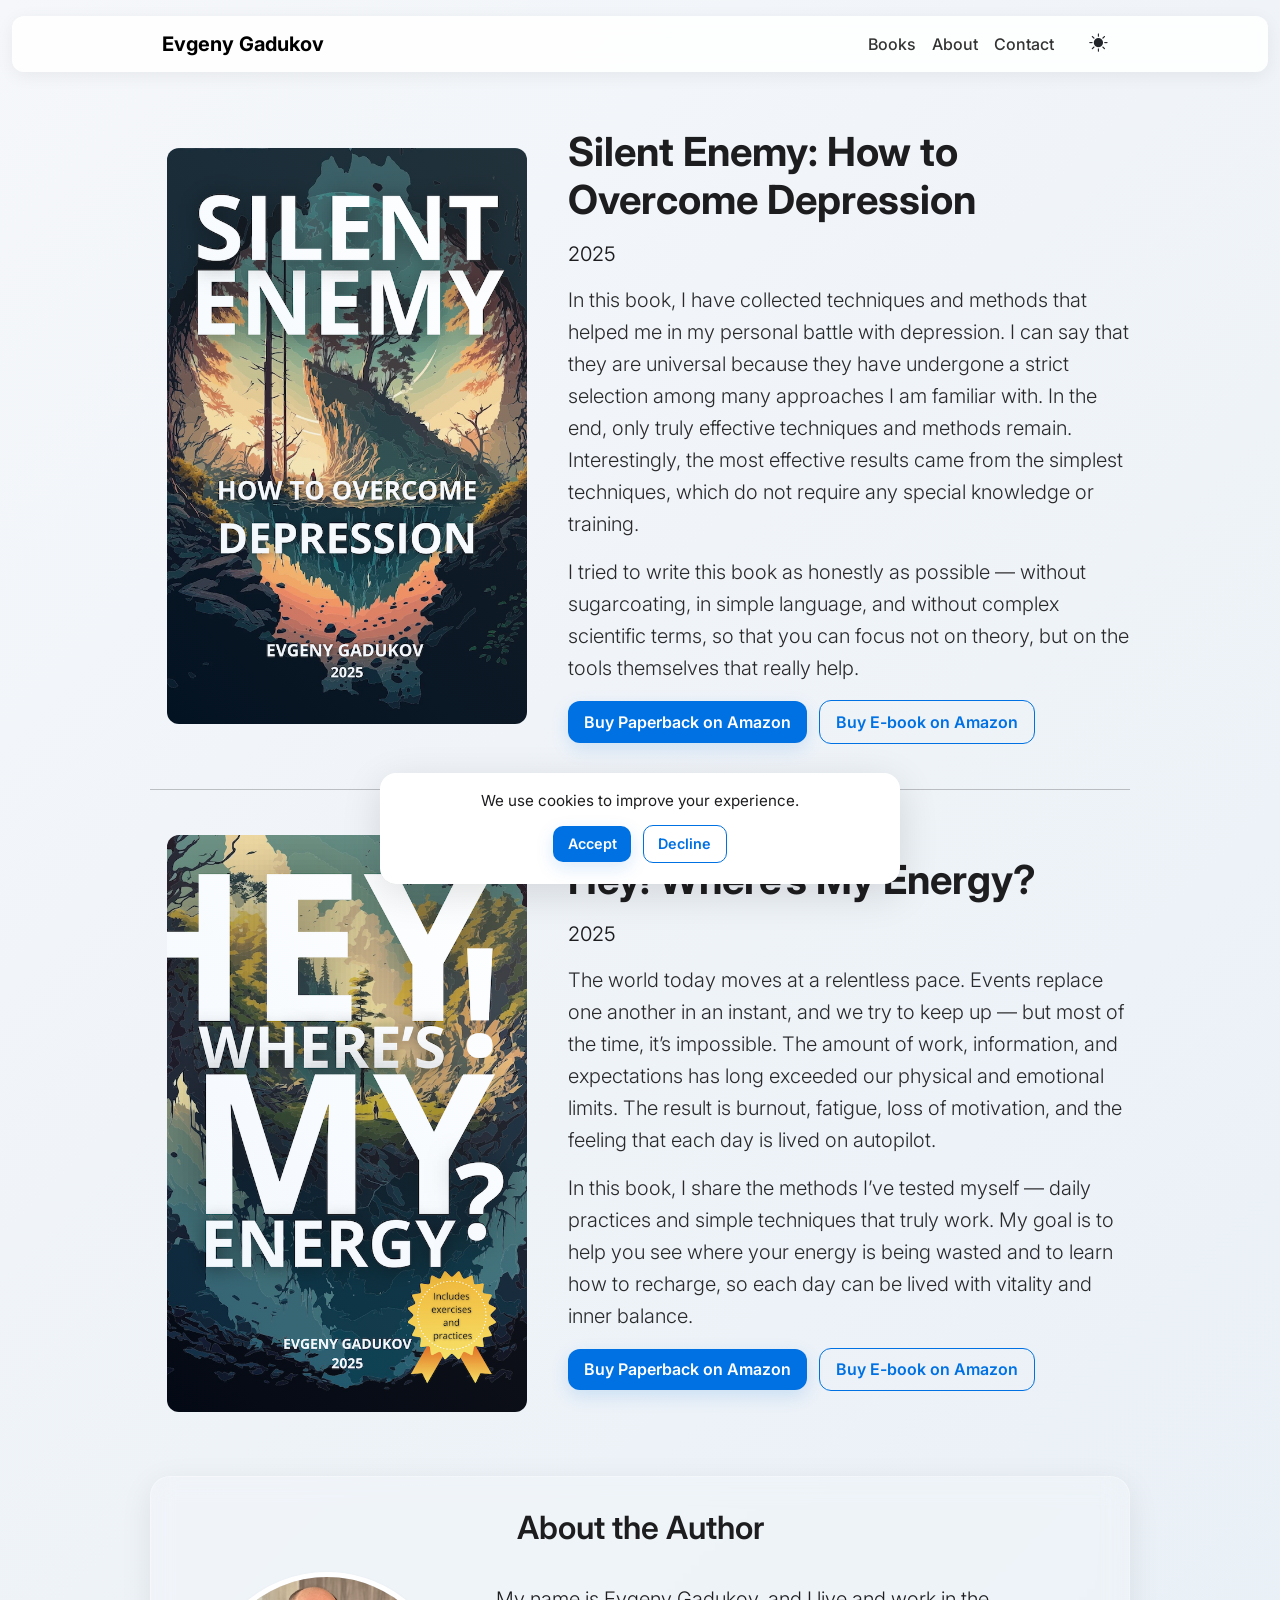
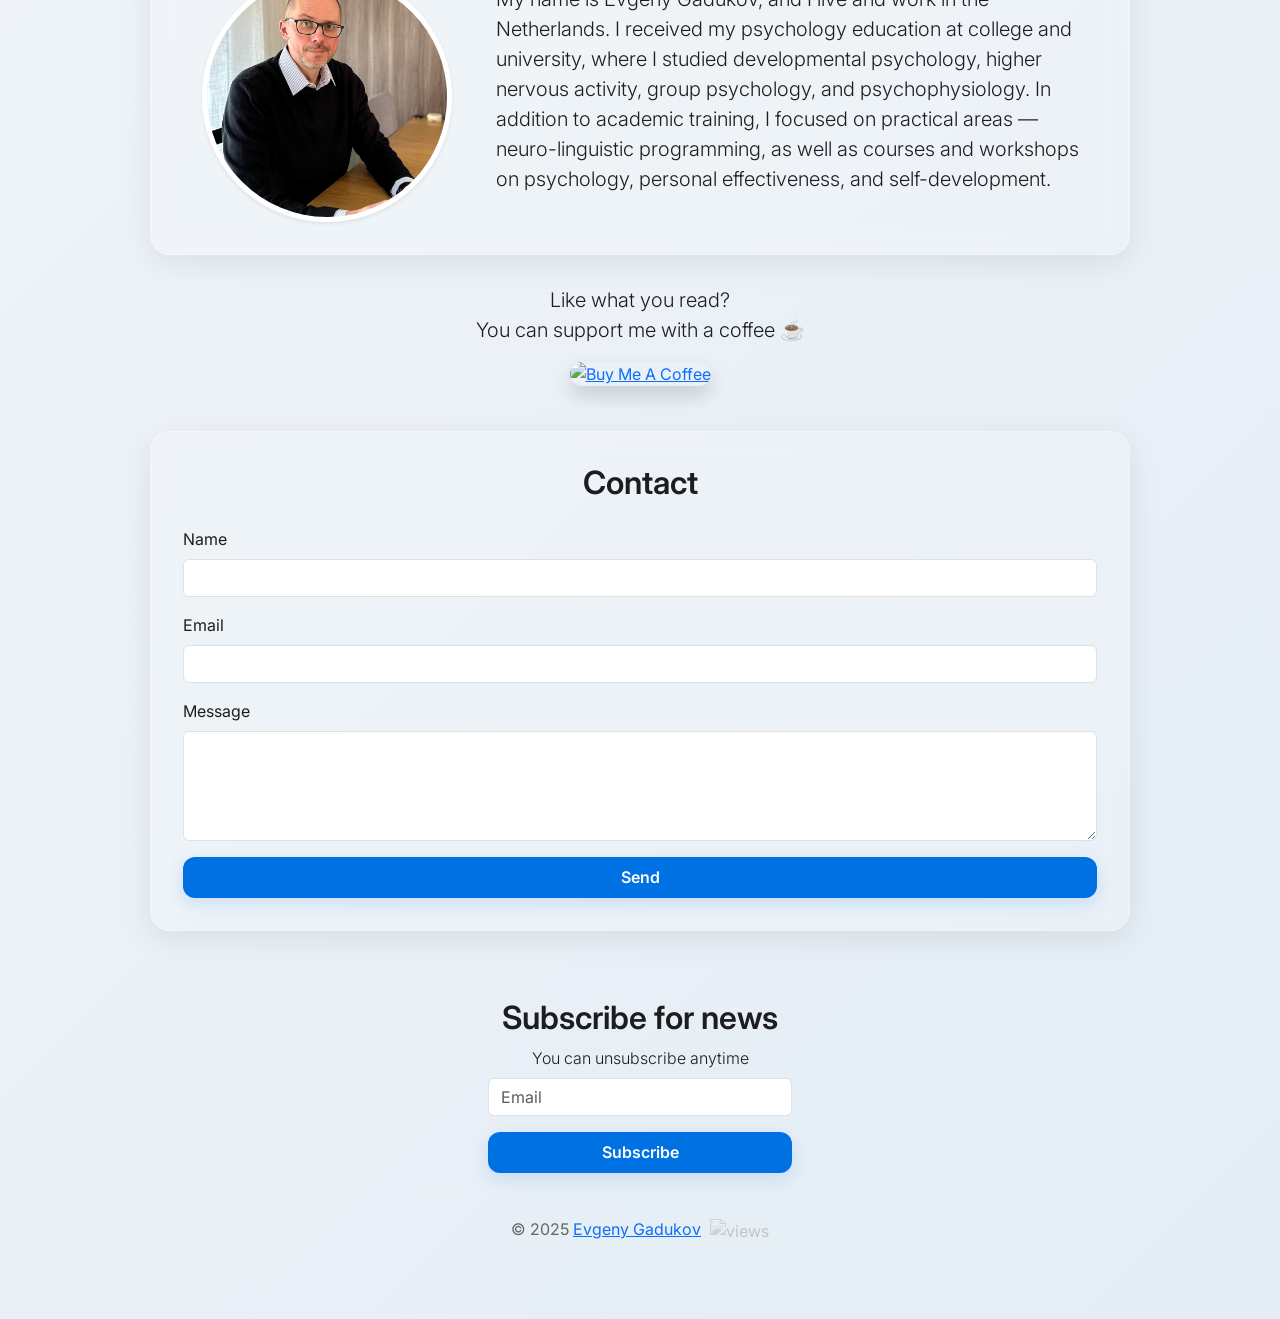
==== index.html @ e9892ab2 "Add files via upload" ====
<!DOCTYPE html>
<html lang="ru">
<head>
    <meta charset="UTF-8" />
    <meta name="viewport" content="width=device-width, initial-scale=1.0"/>
    <title>Evgeny Gadukov</title>

    <!-- Bootstrap 5 CSS -->
    <link href="https://cdn.jsdelivr.net/npm/bootstrap@5.3.3/dist/css/bootstrap.min.css" rel="stylesheet">

    <!-- Google Fonts: Inter -->
    <link href="https://fonts.googleapis.com/css2?family=Inter:wght@300;400;500;600;700&display=swap" rel="stylesheet">

    <style>
        :root {
            --glass-bg: rgba(255, 255, 255, 0.15);
            --glass-border: rgba(255, 255, 255, 0.3);
            --blur: 12px;
            --text: #1d1d1f;
            --accent: #0071e3;
        }

        /* Top banner (visible) */
        #top-banner {
            background-color: #ffdd57;
            color: #111;
            text-align: center;
            padding: 0.6rem 0.8rem;
            font-weight: 600;
            letter-spacing: 0.4px;
            position: sticky;
            top: 0;
            z-index: 1100;
            box-shadow: 0 2px 4px rgba(0,0,0,0.06);
        }

        body {
            font-family: -apple-system, BlinkMacSystemFont, "Segoe UI", "Inter", sans-serif;
            background: linear-gradient(135deg, #f5f7fa 0%, #e4edf5 100%);
            color: var(--text);
            min-height: 100vh;
            margin: 0;
            padding: 0 12px 40px;
            overflow-x: hidden;
        }

        /* Navbar */
        .navbar {
            background: rgba(255,255,255,0.85);
            backdrop-filter: blur(8px);
            box-shadow: 0 4px 18px rgba(0,0,0,0.06);
            border-radius: 12px;
        }
        .navbar-brand { font-weight: 700; color: black;}
        .nav-link { color: #333 !important; font-weight: 500; }
        .nav-link:hover { color: var(--accent) !important; }

        .container-custom { max-width: 980px; margin: 0 auto; }

        .glass-card {
            background: var(--glass-bg);
            backdrop-filter: blur(var(--blur));
            -webkit-backdrop-filter: blur(var(--blur));
            border: 1px solid var(--glass-border);
            border-radius: 20px;
            padding: 2rem;
            box-shadow: 0 8px 32px rgba(0, 0, 0, 0.08);
            transition: all 0.25s ease;
        }
        .glass-card:hover { transform: translateY(-4px); }

        header {
            padding: 2.5rem 0;
            position: relative;
        }

        /* Book layout */
        .book-cover {
            position: relative;
            max-width: 360px;
            margin: 0 auto;
            border-radius: 12px;
            overflow: hidden;
        }
        .book-cover img { width: 100%; height: auto; display: block; }
        .book-cover::after {
            content: '';
            position: absolute; inset: 0;
            background: linear-gradient(45deg, rgba(0,113,227,0.06), rgba(255,255,255,0.08));
            pointer-events: none;
        }

        .btn-apple {
            background: var(--accent);
            color: white;
            border: none;
            border-radius: 12px;
            padding: 0.55rem 1rem;
            font-weight: 600;
            transition: transform .15s ease, box-shadow .15s ease;
            box-shadow: 0 6px 18px rgba(0,113,227,0.15);
            display: inline-block;
            white-space: nowrap;
        }
        .btn-apple:hover { transform: translateY(-3px); background: #0060c0; }

        .btn-outline-apple {
            border: 1px solid var(--accent);
            color: var(--accent);
            background: transparent;
            border-radius: 12px;
            padding: 0.55rem 1rem;
            font-weight: 600;
            display: inline-block;
            white-space: nowrap;
        }
        .btn-outline-apple:hover { background: rgba(0,113,227,0.06); }

        /* Compact buy buttons on desktop, full-width on mobile */
        .buy-buttons { display: flex; gap: 12px; align-items: center; flex-wrap: wrap; }
        .buy-buttons .btn {
            min-width: 170px;          /* компактная ширина на десктопе */
            text-align: center;
        }
        @media (max-width: 576px) {
            .buy-buttons .btn { min-width: 100%; width: 100%; }
            .book-cover { max-width: 260px; }
        }

        .book-description { font-size: 1.05rem; line-height: 1.6; color: rgba(29,29,31,0.95); }

        /* Cookie banner */
        #cookie-banner {
            position: fixed;
            bottom: 1rem;
            left: 50%;
            transform: translateX(-50%);
            width: 90%;
            max-width: 520px;
            background: white;
            backdrop-filter: blur(var(--blur));
            -webkit-backdrop-filter: blur(var(--blur));
            border: 1px solid var(--glass-border);
            border-radius: 16px;
            padding: 1rem 1.25rem;
            box-shadow: 0 10px 40px rgba(0,0,0,0.12);
            z-index: 1050;
            display: none;
            text-align: center;
            font-size: 0.95rem;
        }
        #cookie-banner button { font-size: 0.9rem; padding: 0.45rem 0.9rem; margin: 0.25rem; border-radius: 10px; }

        /* Buymeacoffee styling */
        .coffee-btn img {
            height: 60px !important;
            width: 217px !important;
            border-radius: 12px;
            box-shadow: 0 10px 20px rgba(0, 0, 0, 0.15);
            transition: all 0.25s ease-in-out;
            cursor: pointer;
        }
        .coffee-btn:hover img { transform: translateY(-4px) scale(1.03); box-shadow: 0 15px 25px rgba(0,0,0,0.22); }

        footer { padding: 20px 0; text-align: center; color: #666; }
        .visitor-badge { height: 16px; opacity: 0.3; filter: grayscale(100%); margin-left: 5px; vertical-align: middle; }

        .mr30 {
            margin-top: 30px;
            margin-bottom: 45px;
        }

        /* Убираем отступы в мобильной версии для кнопки темы */
@media (max-width: 991px) {
  .navbar-nav .nav-item.ms-lg-3 {
    margin-left: 0 !important;  
    padding-left: 0 !important; 
  }
  
  .navbar-nav .nav-item.ms-lg-3 button {
    justify-content: flex-start !important;  
  }
}


/* Иконка бургер-меню — белая в тёмной теме для лучшей видимости */
body.dark-theme .navbar-toggler-icon {
  background-image: url("data:image/svg+xml,%3csvg xmlns='http://www.w3.org/2000/svg' viewBox='0 0 30 30'%3e%3cpath stroke='rgba(255, 255, 255, 1)' stroke-linecap='round' stroke-miterlimit='10' stroke-width='2' d='M4 7h22M4 15h22M4 23h22'/%3e%3c/svg%3e") !important;
}


    </style>
</head>
<body>

    <!-- Top banner -->
     <!--
    <div id="top-banner">🚧 Site Under Construction — thank you for visiting! 🚧</div> -->

    <!-- Navbar -->

 
    <nav class="navbar navbar-expand-lg sticky-top mt-3 mb-3" aria-label="Main navigation">
      <div class="container container-custom">
        <a class="navbar-brand" href="#">Evgeny Gadukov</a>
        <button class="navbar-toggler" type="button" data-bs-toggle="collapse" data-bs-target="#navbarNav">
          <span class="navbar-toggler-icon"></span>
        </button>
        <div class="collapse navbar-collapse justify-content-end" id="navbarNav">
<ul class="navbar-nav">
  <li class="nav-item"><a class="nav-link" href="#books">Books</a></li>
  <li class="nav-item"><a class="nav-link" href="#about">About</a></li>
  <li class="nav-item"><a class="nav-link" href="#contact">Contact</a></li>
  
  <!-- Кнопка переключения темы — компактная круглая, без окантовки -->
  <li class="nav-item ms-lg-3"> 
    <button 
      id="theme-toggle" 
      class="btn btn-sm rounded-circle p-0 d-flex align-items-center justify-content-center"
      style="width: 40px; height: 40px;"
      aria-label="Переключить тему"
      type="button"
    >
      <i class="bi bi-sun-fill theme-icon-sun"></i>
      <i class="bi bi-moon-stars-fill theme-icon-moon"></i>
    </button>
  </li>
</ul>
        </div>
      </div>
    </nav>

    <!-- Main header / book block -->
     
    <header class="container-custom mx-auto">
        <section id="books" class="book-section">

          <!-- Book 1 -->
            <div class="row align-items-center">
                <!-- cover left on md+ -->
                <div class="col-md-5 text-center mb-4 mb-md-0">
                    <div class="book-cover">
                        <img src="img/book.png" alt="Book cover" class="img-fluid">
                    </div>
                </div>

                <!-- description right on md+ -->
                <div class="col-md-7">
                    <h1 style="margin-bottom: 18px; font-weight:700;">Silent Enemy: How to Overcome Depression</h1>
                    <h5 style="margin-bottom: 18px; font-weight:350;">2025</h5>

                    <div class="book-description mb-3">
                                <p class="lead">
            In this book, I have collected techniques and methods that helped me in my personal battle with depression. I can say that they are universal because they have undergone a strict selection among many approaches I am familiar with. In the end, only truly effective techniques and methods remain.
Interestingly, the most effective results came from the simplest techniques, which do not require any special knowledge or training.
</p>
        <p class="lead">
            I tried to write this book as honestly as possible — without sugarcoating, in simple language, and without complex scientific terms, so that you can focus not on theory, but on the tools themselves that really help.</p>
        </p>
                    </div>

                    <div class="buy-buttons mt-2">
                        <a href="https://www.amazon.com/Silent-Enemy-How-Overcome-Depression/dp/B0FZ6KBMKP" target="_blank" class="btn btn-apple">Buy Paperback on Amazon</a>
                        <a href="https://www.amazon.com/dp/B0FZ5Z3FCG" target="_blank" class="btn btn-outline-apple">Buy E-book on Amazon</a>
                    </div>
                </div>
            </div>

            <hr style="margin-top: 45px;">

            <!-- Book 2 -->
            <div class="row align-items-center" style="margin-top: 45px;">
                <!-- cover left on md+ -->
                <div class="col-md-5 text-center mb-4 mb-md-0">
                    <div class="book-cover">
                        <img src="img/book2.png" alt="Book cover" class="img-fluid">
                    </div>
                </div>

                <!-- description right on md+ -->
                <div class="col-md-7">
                    <h1 style="margin-bottom: 18px; font-weight:700;">Hey! Where’s My Energy?</h1>
                    <h5 style="margin-bottom: 18px; font-weight:350;">2025</h5>
                    
                    <div class="book-description mb-3">
                                <p class="lead">
The world today moves at a relentless pace. Events replace one another in an instant, and we try to keep up — but most of the time, it’s impossible. The amount of work, information, and expectations has long exceeded our physical and emotional limits. The result is burnout, fatigue, loss of motivation, and the feeling that each day is lived on autopilot.
</p>
        <p class="lead">
In this book, I share the methods I’ve tested myself — daily practices and simple techniques that truly work. My goal is to help you see where your energy is being wasted and to learn how to recharge, so each day can be lived with vitality and inner balance.
</p>

                    </div>

                    <div class="buy-buttons mt-2">
                        <a href="https://www.amazon.com/dp/B0G294Y64C/ref=tmm_pap_swatch_0?_encoding=UTF8&dib_tag=se&dib=eyJ2IjoiMSJ9.pQPRCkgKgXSjtZ42aHl2_XfaKkKv8K_LnklBnqeQlTQ.uAplFaMlDlrcm10D8emLNCQBymlHNmA7vykZFrEndaI&qid=1763104208&sr=8-2" target="_blank" class="btn btn-apple">Buy Paperback on Amazon</a>
                        <a href="https://www.amazon.com/dp/B0G1TCFVR8/ref=sr_1_2?crid=2AD53UHOD8AR0&dib=eyJ2IjoiMSJ9.pQPRCkgKgXSjtZ42aHl2_XfaKkKv8K_LnklBnqeQlTQ.yHkmn_xQ6M38IgdJjYjgt-jIuDIqGPM-BYqO7n_4KqU&dib_tag=se&keywords=gadukov&qid=1762879703&s=books&sprefix=gradu%2Cstripbooks-intl-ship%2C432&sr=1-2" target="_blank" class="btn btn-outline-apple">Buy E-book on Amazon</a>
                    </div>
                </div>
            </div>
          

        </section>
    </header>

    <!-- About / Author -->


<section id="about" class="glass-card container-custom mx-auto my-4 fade-section">
    <h2 class="text-center mb-4" style="font-weight: 600;">About the Author</h2>
    <div class="row align-items-center justify-content-center">
      
        <div class="col-md-4 text-center mb-4 mb-md-0">
            <img src="img/profilePhoto.jpeg"  
                 alt="Author photo" 
                 class="img-fluid rounded-circle shadow-sm author-photo">
        </div>

        <div class="col-md-8 text-center text-md-start">
            <p class="lead">My name is Evgeny Gadukov, and I live and work in the Netherlands. 
            I received my psychology education at college and university, where I studied developmental psychology, higher nervous activity, group psychology, and psychophysiology. In addition to academic training, I focused on practical areas — neuro-linguistic programming, as well as courses and workshops on psychology, personal effectiveness, and self-development.</p>
        </div>

    </div>
</section>

<style>
    .author-photo {
        width: 250px;
        height: 250px;
        object-fit: cover;
        border: 5px solid #fff; /* рамка */
        box-shadow: 0 8px 20px rgba(0,0,0,0.2); /* тень */
        margin: 0 auto; /* центрирование на мобилках */
        display: block;
    }

    @media (max-width: 767px) {
        .col-md-8 {
            text-align: center; /* текст по центру на мобильных */
        }
    }
</style>


    <!-- Buy me a coffee -->
    <section class="container my-4 container-custom">
      <div class="text-center mr30">
        <p class="lead mb-3">Like what you read? <br> You can support me with a coffee ☕</p>

        <a href="https://www.buymeacoffee.com/Gadukov" target="_blank" class="coffee-btn">
          <img src="https://cdn.buymeacoffee.com/buttons/v2/default-yellow.png" alt="Buy Me A Coffee">
        </a>
      </div>
    </section>


    <!-- Contact -->
    <section id="contact" class="container-custom mx-auto my-4">
        <div class="glass-card">
            <h2 class="text-center mb-4" style="font-weight: 600;">Contact</h2>
            <form action="https://formsubmit.co/gadukovinfo@proton.me" method="POST">
                <input type="hidden" name="_subject" value="New message from website">
                <input type="hidden" name="_captcha" value="true">

                <div class="mb-3">
                    <label for="name" class="form-label">Name</label>
                    <input type="text" class="form-control" name="name" id="name" required>
                </div>

                <div class="mb-3">
                    <label for="email" class="form-label">Email</label>
                    <input type="email" class="form-control" name="email" id="email" required>
                </div>

                <div class="mb-3">
                    <label for="message" class="form-label">Message</label>
                    <textarea class="form-control" name="message" id="message" rows="4" required></textarea>
                </div>

                <button type="submit" class="btn btn-apple w-100">Send</button>
            </form>
        </div>
    </section>


  <!-- Subs form -->


    <!-- Subs form -->


<style type="text/css">@import url("https://assets.mlcdn.com/fonts.css?version=1762785");</style>
    <style type="text/css">
    /* LOADER */
    .ml-form-embedSubmitLoad {
      display: inline-block;
      width: 20px;
      height: 20px;
    }

    .g-recaptcha {
    transform: scale(1);
    -webkit-transform: scale(1);
    transform-origin: 0 0;
    -webkit-transform-origin: 0 0;

    }

    .sr-only {
      position: absolute;
      width: 1px;
      height: 1px;
      padding: 0;
      margin: -1px;
      overflow: hidden;
      clip: rect(0,0,0,0);
      border: 0;
    }

    .ml-form-embedSubmitLoad:after {
      content: " ";
      display: block;
      width: 11px;
      height: 11px;
      margin: 1px;
      border-radius: 50%;
      border: 4px solid #fff;
    border-color: #ffffff #ffffff #ffffff transparent;
    animation: ml-form-embedSubmitLoad 1.2s linear infinite;
    }
    @keyframes ml-form-embedSubmitLoad {
      0% {
      transform: rotate(0deg);
      }
      100% {
      transform: rotate(360deg);
      }
    }
      #mlb2-33337374.ml-form-embedContainer {
        box-sizing: border-box;
        display: table;
        margin: 0 auto;
        position: static;
        width: 100% !important;
      }
      #mlb2-33337374.ml-form-embedContainer h4,
      #mlb2-33337374.ml-form-embedContainer p,
      #mlb2-33337374.ml-form-embedContainer span,
      #mlb2-33337374.ml-form-embedContainer button {
        text-transform: none !important;
        letter-spacing: normal !important;
      }
      #mlb2-33337374.ml-form-embedContainer .ml-form-embedWrapper {
        background-color: transparent;
        
        border-width: 0px;
        border-color: transparent;
        border-radius: 21px;
        border-style: solid;
        box-sizing: border-box;
        display: inline-block !important;
        margin: 0;
        padding: 0;
        position: relative;
              }
      #mlb2-33337374.ml-form-embedContainer .ml-form-embedWrapper.embedPopup,
      #mlb2-33337374.ml-form-embedContainer .ml-form-embedWrapper.embedDefault { width: 400px; }
      #mlb2-33337374.ml-form-embedContainer .ml-form-embedWrapper.embedForm { max-width: 400px; width: 100%; }
      #mlb2-33337374.ml-form-embedContainer .ml-form-align-left { text-align: left; }
      #mlb2-33337374.ml-form-embedContainer .ml-form-align-center { text-align: center; }
      #mlb2-33337374.ml-form-embedContainer .ml-form-align-default { display: table-cell !important; vertical-align: middle !important; text-align: center !important; }
      #mlb2-33337374.ml-form-embedContainer .ml-form-align-right { text-align: right; }
      #mlb2-33337374.ml-form-embedContainer .ml-form-embedWrapper .ml-form-embedHeader img {
        border-top-left-radius: 21px;
        border-top-right-radius: 21px;
        height: auto;
        margin: 0 auto !important;
        max-width: 100%;
        width: undefinedpx;
      }
      #mlb2-33337374.ml-form-embedContainer .ml-form-embedWrapper .ml-form-embedBody,
      #mlb2-33337374.ml-form-embedContainer .ml-form-embedWrapper .ml-form-successBody {
        padding: 20px 20px 0 20px;
      }
      #mlb2-33337374.ml-form-embedContainer .ml-form-embedWrapper .ml-form-embedBody.ml-form-embedBodyHorizontal {
        padding-bottom: 0;
      }
      #mlb2-33337374.ml-form-embedContainer .ml-form-embedWrapper .ml-form-embedBody .ml-form-embedContent,
      #mlb2-33337374.ml-form-embedContainer .ml-form-embedWrapper .ml-form-successBody .ml-form-successContent {
        text-align: left;
        margin: 0 0 20px 0;
      }
      #mlb2-33337374.ml-form-embedContainer .ml-form-embedWrapper .ml-form-embedBody .ml-form-embedContent h4,
      #mlb2-33337374.ml-form-embedContainer .ml-form-embedWrapper .ml-form-successBody .ml-form-successContent h4 {
        color: #000000;
        font-family: Helvetica, sans-serif;
        font-size: 27px;
        font-weight: 700;
        margin: 0 0 10px 0;
        text-align: center;
        word-break: break-word;
      }
      #mlb2-33337374.ml-form-embedContainer .ml-form-embedWrapper .ml-form-embedBody .ml-form-embedContent p,
      #mlb2-33337374.ml-form-embedContainer .ml-form-embedWrapper .ml-form-successBody .ml-form-successContent p {
        color: #000000;
        font-family: 'Open Sans', Arial, Helvetica, sans-serif;
        font-size: 14px;
        font-weight: 400;
        line-height: 20px;
        margin: 0 0 10px 0;
        text-align: center;
      }
      #mlb2-33337374.ml-form-embedContainer .ml-form-embedWrapper .ml-form-embedBody .ml-form-embedContent ul,
      #mlb2-33337374.ml-form-embedContainer .ml-form-embedWrapper .ml-form-embedBody .ml-form-embedContent ol,
      #mlb2-33337374.ml-form-embedContainer .ml-form-embedWrapper .ml-form-successBody .ml-form-successContent ul,
      #mlb2-33337374.ml-form-embedContainer .ml-form-embedWrapper .ml-form-successBody .ml-form-successContent ol {
        color: #000000;
        font-family: 'Open Sans', Arial, Helvetica, sans-serif;
        font-size: 14px;
      }
      #mlb2-33337374.ml-form-embedContainer .ml-form-embedWrapper .ml-form-embedBody .ml-form-embedContent ol ol,
      #mlb2-33337374.ml-form-embedContainer .ml-form-embedWrapper .ml-form-successBody .ml-form-successContent ol ol {
        list-style-type: lower-alpha;
      }
      #mlb2-33337374.ml-form-embedContainer .ml-form-embedWrapper .ml-form-embedBody .ml-form-embedContent ol ol ol,
      #mlb2-33337374.ml-form-embedContainer .ml-form-embedWrapper .ml-form-successBody .ml-form-successContent ol ol ol {
        list-style-type: lower-roman;
      }
      #mlb2-33337374.ml-form-embedContainer .ml-form-embedWrapper .ml-form-embedBody .ml-form-embedContent p a,
      #mlb2-33337374.ml-form-embedContainer .ml-form-embedWrapper .ml-form-successBody .ml-form-successContent p a {
        color: #000000;
        text-decoration: underline;
      }

      #mlb2-33337374.ml-form-embedContainer .ml-form-embedWrapper .ml-block-form .ml-field-group {
        text-align: left!important;
      }

      #mlb2-33337374.ml-form-embedContainer .ml-form-embedWrapper .ml-block-form .ml-field-group label {
        margin-bottom: 5px;
        color: #333333;
        font-size: 14px;
        font-family: 'Open Sans', Arial, Helvetica, sans-serif;
        font-weight: bold; font-style: normal; text-decoration: none;;
        display: inline-block;
        line-height: 20px;
      }
      #mlb2-33337374.ml-form-embedContainer .ml-form-embedWrapper .ml-form-embedBody .ml-form-embedContent p:last-child,
      #mlb2-33337374.ml-form-embedContainer .ml-form-embedWrapper .ml-form-successBody .ml-form-successContent p:last-child {
        margin: 0;
      }
      #mlb2-33337374.ml-form-embedContainer .ml-form-embedWrapper .ml-form-embedBody form {
        margin: 0;
        width: 100%;
      }
      #mlb2-33337374.ml-form-embedContainer .ml-form-embedWrapper .ml-form-embedBody .ml-form-formContent,
      #mlb2-33337374.ml-form-embedContainer .ml-form-embedWrapper .ml-form-embedBody .ml-form-checkboxRow {
        margin: 0 0 20px 0;
        width: 100%;
      }
      #mlb2-33337374.ml-form-embedContainer .ml-form-embedWrapper .ml-form-embedBody .ml-form-checkboxRow {
        float: left;
      }
      #mlb2-33337374.ml-form-embedContainer .ml-form-embedWrapper .ml-form-embedBody .ml-form-formContent.horozintalForm {
        margin: 0;
        padding: 0 0 20px 0;
        width: 100%;
        height: auto;
        float: left;
      }
      #mlb2-33337374.ml-form-embedContainer .ml-form-embedWrapper .ml-form-embedBody .ml-form-fieldRow {
        margin: 0 0 10px 0;
        width: 100%;
      }
      #mlb2-33337374.ml-form-embedContainer .ml-form-embedWrapper .ml-form-embedBody .ml-form-fieldRow.ml-last-item {
        margin: 0;
      }
      #mlb2-33337374.ml-form-embedContainer .ml-form-embedWrapper .ml-form-embedBody .ml-form-fieldRow.ml-formfieldHorizintal {
        margin: 0;
      }
      #mlb2-33337374.ml-form-embedContainer .ml-form-embedWrapper .ml-form-embedBody .ml-form-fieldRow input {
        background-color: #ffffff !important;
        color: #333333 !important;
        border-color: #e8e8e8;
        border-radius: 7px !important;
        border-style: solid !important;
        border-width: 1px !important;
        font-family: 'Open Sans', Arial, Helvetica, sans-serif;
        font-size: 14px !important;
        height: auto;
        line-height: 21px !important;
        margin-bottom: 0;
        margin-top: 0;
        margin-left: 0;
        margin-right: 0;
        padding: 10px 10px !important;
        width: 100% !important;
        box-sizing: border-box !important;
        max-width: 100% !important;
      }
      #mlb2-33337374.ml-form-embedContainer .ml-form-embedWrapper .ml-form-embedBody .ml-form-fieldRow input::-webkit-input-placeholder,
      #mlb2-33337374.ml-form-embedContainer .ml-form-embedWrapper .ml-form-embedBody .ml-form-horizontalRow input::-webkit-input-placeholder { color: #333333; }

      #mlb2-33337374.ml-form-embedContainer .ml-form-embedWrapper .ml-form-embedBody .ml-form-fieldRow input::-moz-placeholder,
      #mlb2-33337374.ml-form-embedContainer .ml-form-embedWrapper .ml-form-embedBody .ml-form-horizontalRow input::-moz-placeholder { color: #333333; }

      #mlb2-33337374.ml-form-embedContainer .ml-form-embedWrapper .ml-form-embedBody .ml-form-fieldRow input:-ms-input-placeholder,
      #mlb2-33337374.ml-form-embedContainer .ml-form-embedWrapper .ml-form-embedBody .ml-form-horizontalRow input:-ms-input-placeholder { color: #333333; }

      #mlb2-33337374.ml-form-embedContainer .ml-form-embedWrapper .ml-form-embedBody .ml-form-fieldRow input:-moz-placeholder,
      #mlb2-33337374.ml-form-embedContainer .ml-form-embedWrapper .ml-form-embedBody .ml-form-horizontalRow input:-moz-placeholder { color: #333333; }

      #mlb2-33337374.ml-form-embedContainer .ml-form-embedWrapper .ml-form-embedBody .ml-form-fieldRow textarea, #mlb2-33337374.ml-form-embedContainer .ml-form-embedWrapper .ml-form-embedBody .ml-form-horizontalRow textarea {
        background-color: #ffffff !important;
        color: #333333 !important;
        border-color: #e8e8e8;
        border-radius: 7px !important;
        border-style: solid !important;
        border-width: 1px !important;
        font-family: 'Open Sans', Arial, Helvetica, sans-serif;
        font-size: 14px !important;
        height: auto;
        line-height: 21px !important;
        margin-bottom: 0;
        margin-top: 0;
        padding: 10px 10px !important;
        width: 100% !important;
        box-sizing: border-box !important;
        max-width: 100% !important;
      }

      #mlb2-33337374.ml-form-embedContainer .ml-form-embedWrapper .ml-form-embedBody .ml-form-fieldRow .custom-radio .custom-control-label::before, #mlb2-33337374.ml-form-embedContainer .ml-form-embedWrapper .ml-form-embedBody .ml-form-horizontalRow .custom-radio .custom-control-label::before, #mlb2-33337374.ml-form-embedContainer .ml-form-embedWrapper .ml-form-embedBody .ml-form-fieldRow .custom-checkbox .custom-control-label::before, #mlb2-33337374.ml-form-embedContainer .ml-form-embedWrapper .ml-form-embedBody .ml-form-horizontalRow .custom-checkbox .custom-control-label::before, #mlb2-33337374.ml-form-embedContainer .ml-form-embedWrapper .ml-form-embedBody .ml-form-embedPermissions .ml-form-embedPermissionsOptionsCheckbox .label-description::before, #mlb2-33337374.ml-form-embedContainer .ml-form-embedWrapper .ml-form-embedBody .ml-form-interestGroupsRow .ml-form-interestGroupsRowCheckbox .label-description::before, #mlb2-33337374.ml-form-embedContainer .ml-form-embedWrapper .ml-form-embedBody .ml-form-checkboxRow .label-description::before {
          border-color: #e8e8e8!important;
          background-color: #ffffff!important;
      }

      #mlb2-33337374.ml-form-embedContainer .ml-form-embedWrapper .ml-form-embedBody .ml-form-fieldRow input.custom-control-input[type="checkbox"]{
        box-sizing: border-box;
        padding: 0;
        position: absolute;
        z-index: -1;
        opacity: 0;
        margin-top: 5px;
        margin-left: -1.5rem;
        overflow: visible;
      }

      #mlb2-33337374.ml-form-embedContainer .ml-form-embedWrapper .ml-form-embedBody .ml-form-fieldRow .custom-checkbox .custom-control-label::before, #mlb2-33337374.ml-form-embedContainer .ml-form-embedWrapper .ml-form-embedBody .ml-form-horizontalRow .custom-checkbox .custom-control-label::before, #mlb2-33337374.ml-form-embedContainer .ml-form-embedWrapper .ml-form-embedBody .ml-form-embedPermissions .ml-form-embedPermissionsOptionsCheckbox .label-description::before, #mlb2-33337374.ml-form-embedContainer .ml-form-embedWrapper .ml-form-embedBody .ml-form-interestGroupsRow .ml-form-interestGroupsRowCheckbox .label-description::before, #mlb2-33337374.ml-form-embedContainer .ml-form-embedWrapper .ml-form-embedBody .ml-form-checkboxRow .label-description::before {
        border-radius: 4px!important;
      }


      #mlb2-33337374.ml-form-embedContainer .ml-form-embedWrapper .ml-form-embedBody .ml-form-checkboxRow input[type=checkbox]:checked~.label-description::after, #mlb2-33337374.ml-form-embedContainer .ml-form-embedWrapper .ml-form-embedBody .ml-form-embedPermissions .ml-form-embedPermissionsOptionsCheckbox input[type=checkbox]:checked~.label-description::after, #mlb2-33337374.ml-form-embedContainer .ml-form-embedWrapper .ml-form-embedBody .ml-form-fieldRow .custom-checkbox .custom-control-input:checked~.custom-control-label::after, #mlb2-33337374.ml-form-embedContainer .ml-form-embedWrapper .ml-form-embedBody .ml-form-horizontalRow .custom-checkbox .custom-control-input:checked~.custom-control-label::after, #mlb2-33337374.ml-form-embedContainer .ml-form-embedWrapper .ml-form-embedBody .ml-form-interestGroupsRow .ml-form-interestGroupsRowCheckbox input[type=checkbox]:checked~.label-description::after {
        background-image: url("data:image/svg+xml,%3csvg xmlns='http://www.w3.org/2000/svg' viewBox='0 0 8 8'%3e%3cpath fill='%23fff' d='M6.564.75l-3.59 3.612-1.538-1.55L0 4.26 2.974 7.25 8 2.193z'/%3e%3c/svg%3e");
      }

      #mlb2-33337374.ml-form-embedContainer .ml-form-embedWrapper .ml-form-embedBody .ml-form-fieldRow .custom-radio .custom-control-input:checked~.custom-control-label::after, #mlb2-33337374.ml-form-embedContainer .ml-form-embedWrapper .ml-form-embedBody .ml-form-fieldRow .custom-radio .custom-control-input:checked~.custom-control-label::after {
        background-image: url("data:image/svg+xml,%3csvg xmlns='http://www.w3.org/2000/svg' viewBox='-4 -4 8 8'%3e%3ccircle r='3' fill='%23fff'/%3e%3c/svg%3e");
      }

      #mlb2-33337374.ml-form-embedContainer .ml-form-embedWrapper .ml-form-embedBody .ml-form-fieldRow .custom-radio .custom-control-input:checked~.custom-control-label::before, #mlb2-33337374.ml-form-embedContainer .ml-form-embedWrapper .ml-form-embedBody .ml-form-horizontalRow .custom-radio .custom-control-input:checked~.custom-control-label::before, #mlb2-33337374.ml-form-embedContainer .ml-form-embedWrapper .ml-form-embedBody .ml-form-fieldRow .custom-checkbox .custom-control-input:checked~.custom-control-label::before, #mlb2-33337374.ml-form-embedContainer .ml-form-embedWrapper .ml-form-embedBody .ml-form-horizontalRow .custom-checkbox .custom-control-input:checked~.custom-control-label::before, #mlb2-33337374.ml-form-embedContainer .ml-form-embedWrapper .ml-form-embedBody .ml-form-embedPermissions .ml-form-embedPermissionsOptionsCheckbox input[type=checkbox]:checked~.label-description::before, #mlb2-33337374.ml-form-embedContainer .ml-form-embedWrapper .ml-form-embedBody .ml-form-interestGroupsRow .ml-form-interestGroupsRowCheckbox input[type=checkbox]:checked~.label-description::before, #mlb2-33337374.ml-form-embedContainer .ml-form-embedWrapper .ml-form-embedBody .ml-form-checkboxRow input[type=checkbox]:checked~.label-description::before  {
          border-color: #000000!important;
          background-color: #000000!important;
      }

      #mlb2-33337374.ml-form-embedContainer .ml-form-embedWrapper .ml-form-embedBody .ml-form-fieldRow .custom-radio .custom-control-label::before, #mlb2-33337374.ml-form-embedContainer .ml-form-embedWrapper .ml-form-embedBody .ml-form-horizontalRow .custom-radio .custom-control-label::before, #mlb2-33337374.ml-form-embedContainer .ml-form-embedWrapper .ml-form-embedBody .ml-form-fieldRow .custom-radio .custom-control-label::after, #mlb2-33337374.ml-form-embedContainer .ml-form-embedWrapper .ml-form-embedBody .ml-form-horizontalRow .custom-radio .custom-control-label::after, #mlb2-33337374.ml-form-embedContainer .ml-form-embedWrapper .ml-form-embedBody .ml-form-fieldRow .custom-checkbox .custom-control-label::before, #mlb2-33337374.ml-form-embedContainer .ml-form-embedWrapper .ml-form-embedBody .ml-form-fieldRow .custom-checkbox .custom-control-label::after, #mlb2-33337374.ml-form-embedContainer .ml-form-embedWrapper .ml-form-embedBody .ml-form-horizontalRow .custom-checkbox .custom-control-label::before, #mlb2-33337374.ml-form-embedContainer .ml-form-embedWrapper .ml-form-embedBody .ml-form-horizontalRow .custom-checkbox .custom-control-label::after {
           top: 2px;
           box-sizing: border-box;
      }

      #mlb2-33337374.ml-form-embedContainer .ml-form-embedWrapper .ml-form-embedBody .ml-form-embedPermissions .ml-form-embedPermissionsOptionsCheckbox .label-description::before, #mlb2-33337374.ml-form-embedContainer .ml-form-embedWrapper .ml-form-embedBody .ml-form-embedPermissions .ml-form-embedPermissionsOptionsCheckbox .label-description::after, #mlb2-33337374.ml-form-embedContainer .ml-form-embedWrapper .ml-form-embedBody .ml-form-checkboxRow .label-description::before, #mlb2-33337374.ml-form-embedContainer .ml-form-embedWrapper .ml-form-embedBody .ml-form-checkboxRow .label-description::after {
           top: 0px!important;
           box-sizing: border-box!important;
      }

      #mlb2-33337374.ml-form-embedContainer .ml-form-embedWrapper .ml-form-embedBody .ml-form-checkboxRow .label-description::before, #mlb2-33337374.ml-form-embedContainer .ml-form-embedWrapper .ml-form-embedBody .ml-form-checkboxRow .label-description::after {
        top: 0px!important;
           box-sizing: border-box!important;
      }

       #mlb2-33337374.ml-form-embedContainer .ml-form-embedWrapper .ml-form-embedBody .ml-form-interestGroupsRow .ml-form-interestGroupsRowCheckbox .label-description::after {
            top: 0px!important;
            box-sizing: border-box!important;
            position: absolute;
            left: -1.5rem;
            display: block;
            width: 1rem;
            height: 1rem;
            content: "";
       }

      #mlb2-33337374.ml-form-embedContainer .ml-form-embedWrapper .ml-form-embedBody .ml-form-interestGroupsRow .ml-form-interestGroupsRowCheckbox .label-description::before {
        top: 0px!important;
        box-sizing: border-box!important;
      }

      #mlb2-33337374.ml-form-embedContainer .ml-form-embedWrapper .ml-form-embedBody .custom-control-label::before {
          position: absolute;
          top: 4px;
          left: -1.5rem;
          display: block;
          width: 16px;
          height: 16px;
          pointer-events: none;
          content: "";
          background-color: #ffffff;
          border: #adb5bd solid 1px;
          border-radius: 50%;
      }

      #mlb2-33337374.ml-form-embedContainer .ml-form-embedWrapper .ml-form-embedBody .custom-control-label::after {
          position: absolute;
          top: 2px!important;
          left: -1.5rem;
          display: block;
          width: 1rem;
          height: 1rem;
          content: "";
      }

      #mlb2-33337374.ml-form-embedContainer .ml-form-embedWrapper .ml-form-embedBody .ml-form-embedPermissions .ml-form-embedPermissionsOptionsCheckbox .label-description::before, #mlb2-33337374.ml-form-embedContainer .ml-form-embedWrapper .ml-form-embedBody .ml-form-interestGroupsRow .ml-form-interestGroupsRowCheckbox .label-description::before, #mlb2-33337374.ml-form-embedContainer .ml-form-embedWrapper .ml-form-embedBody .ml-form-checkboxRow .label-description::before {
          position: absolute;
          top: 4px;
          left: -1.5rem;
          display: block;
          width: 16px;
          height: 16px;
          pointer-events: none;
          content: "";
          background-color: #ffffff;
          border: #adb5bd solid 1px;
          border-radius: 50%;
      }

      #mlb2-33337374.ml-form-embedContainer .ml-form-embedWrapper .ml-form-embedBody .ml-form-embedPermissions .ml-form-embedPermissionsOptionsCheckbox .label-description::after {
          position: absolute;
          top: 0px!important;
          left: -1.5rem;
          display: block;
          width: 1rem;
          height: 1rem;
          content: "";
      }

      #mlb2-33337374.ml-form-embedContainer .ml-form-embedWrapper .ml-form-embedBody .ml-form-checkboxRow .label-description::after {
          position: absolute;
          top: 0px!important;
          left: -1.5rem;
          display: block;
          width: 1rem;
          height: 1rem;
          content: "";
      }

      #mlb2-33337374.ml-form-embedContainer .ml-form-embedWrapper .ml-form-embedBody .custom-radio .custom-control-label::after {
          background: no-repeat 50%/50% 50%;
      }
      #mlb2-33337374.ml-form-embedContainer .ml-form-embedWrapper .ml-form-embedBody .custom-checkbox .custom-control-label::after, #mlb2-33337374.ml-form-embedContainer .ml-form-embedWrapper .ml-form-embedBody .ml-form-embedPermissions .ml-form-embedPermissionsOptionsCheckbox .label-description::after, #mlb2-33337374.ml-form-embedContainer .ml-form-embedWrapper .ml-form-embedBody .ml-form-interestGroupsRow .ml-form-interestGroupsRowCheckbox .label-description::after, #mlb2-33337374.ml-form-embedContainer .ml-form-embedWrapper .ml-form-embedBody .ml-form-checkboxRow .label-description::after {
          background: no-repeat 50%/50% 50%;
      }

      #mlb2-33337374.ml-form-embedContainer .ml-form-embedWrapper .ml-form-embedBody .ml-form-fieldRow .custom-control, #mlb2-33337374.ml-form-embedContainer .ml-form-embedWrapper .ml-form-embedBody .ml-form-horizontalRow .custom-control {
        position: relative;
        display: block;
        min-height: 1.5rem;
        padding-left: 1.5rem;
      }

      #mlb2-33337374.ml-form-embedContainer .ml-form-embedWrapper .ml-form-embedBody .ml-form-fieldRow .custom-radio .custom-control-input, #mlb2-33337374.ml-form-embedContainer .ml-form-embedWrapper .ml-form-embedBody .ml-form-horizontalRow .custom-radio .custom-control-input, #mlb2-33337374.ml-form-embedContainer .ml-form-embedWrapper .ml-form-embedBody .ml-form-fieldRow .custom-checkbox .custom-control-input, #mlb2-33337374.ml-form-embedContainer .ml-form-embedWrapper .ml-form-embedBody .ml-form-horizontalRow .custom-checkbox .custom-control-input {
          position: absolute;
          z-index: -1;
          opacity: 0;
          box-sizing: border-box;
          padding: 0;
      }

      #mlb2-33337374.ml-form-embedContainer .ml-form-embedWrapper .ml-form-embedBody .ml-form-fieldRow .custom-radio .custom-control-label, #mlb2-33337374.ml-form-embedContainer .ml-form-embedWrapper .ml-form-embedBody .ml-form-horizontalRow .custom-radio .custom-control-label, #mlb2-33337374.ml-form-embedContainer .ml-form-embedWrapper .ml-form-embedBody .ml-form-fieldRow .custom-checkbox .custom-control-label, #mlb2-33337374.ml-form-embedContainer .ml-form-embedWrapper .ml-form-embedBody .ml-form-horizontalRow .custom-checkbox .custom-control-label {
          color: #000000;
          font-size: 12px!important;
          font-family: 'Open Sans', Arial, Helvetica, sans-serif;
          line-height: 22px;
          margin-bottom: 0;
          position: relative;
          vertical-align: top;
          font-style: normal;
          font-weight: 700;
      }

      #mlb2-33337374.ml-form-embedContainer .ml-form-embedWrapper .ml-form-embedBody .ml-form-fieldRow .custom-select, #mlb2-33337374.ml-form-embedContainer .ml-form-embedWrapper .ml-form-embedBody .ml-form-horizontalRow .custom-select {
        background-color: #ffffff !important;
        color: #333333 !important;
        border-color: #e8e8e8;
        border-radius: 7px !important;
        border-style: solid !important;
        border-width: 1px !important;
        font-family: 'Open Sans', Arial, Helvetica, sans-serif;
        font-size: 14px !important;
        line-height: 20px !important;
        margin-bottom: 0;
        margin-top: 0;
        padding: 10px 28px 10px 12px !important;
        width: 100% !important;
        box-sizing: border-box !important;
        max-width: 100% !important;
        height: auto;
        display: inline-block;
        vertical-align: middle;
        background: url('https://assets.mlcdn.com/ml/images/default/dropdown.svg') no-repeat right .75rem center/8px 10px;
        -webkit-appearance: none;
        -moz-appearance: none;
        appearance: none;
      }


      #mlb2-33337374.ml-form-embedContainer .ml-form-embedWrapper .ml-form-embedBody .ml-form-horizontalRow {
        height: auto;
        width: 100%;
        float: left;
      }
      .ml-form-formContent.horozintalForm .ml-form-horizontalRow .ml-input-horizontal { width: 70%; float: left; }
      .ml-form-formContent.horozintalForm .ml-form-horizontalRow .ml-button-horizontal { width: 30%; float: left; }
      .ml-form-formContent.horozintalForm .ml-form-horizontalRow .ml-button-horizontal.labelsOn { padding-top: 25px;  }
      .ml-form-formContent.horozintalForm .ml-form-horizontalRow .horizontal-fields { box-sizing: border-box; float: left; padding-right: 10px;  }
      #mlb2-33337374.ml-form-embedContainer .ml-form-embedWrapper .ml-form-embedBody .ml-form-horizontalRow input {
        background-color: #ffffff;
        color: #333333;
        border-color: #e8e8e8;
        border-radius: 7px;
        border-style: solid;
        border-width: 1px;
        font-family: 'Open Sans', Arial, Helvetica, sans-serif;
        font-size: 14px;
        line-height: 20px;
        margin-bottom: 0;
        margin-top: 0;
        padding: 10px 10px;
        width: 100%;
        box-sizing: border-box;
        overflow-y: initial;
      }



      #mlb2-33337374.ml-form-embedContainer .ml-form-embedWrapper .ml-form-embedBody .ml-form-checkboxRow input[type="checkbox"] {
        box-sizing: border-box;
        padding: 0;
        position: absolute;
        z-index: -1;
        opacity: 0;
        margin-top: 5px;
        margin-left: -1.5rem;
        overflow: visible;
      }
      #mlb2-33337374.ml-form-embedContainer .ml-form-embedWrapper .ml-form-embedBody .ml-form-checkboxRow .label-description {
        color: #000000;
        display: block;
        font-family: 'Open Sans', Arial, Helvetica, sans-serif;
        font-size: 12px;
        text-align: left;
        margin-bottom: 0;
        position: relative;
        vertical-align: top;
      }
      #mlb2-33337374.ml-form-embedContainer .ml-form-embedWrapper .ml-form-embedBody .ml-form-checkboxRow label {
        font-weight: normal;
        margin: 0;
        padding: 0;
        position: relative;
        display: block;
        min-height: 24px;
        padding-left: 24px;

      }
      #mlb2-33337374.ml-form-embedContainer .ml-form-embedWrapper .ml-form-embedBody .ml-form-checkboxRow label a {
        color: #000000;
        text-decoration: underline;
      }
      #mlb2-33337374.ml-form-embedContainer .ml-form-embedWrapper .ml-form-embedBody .ml-form-checkboxRow label p {
        color: #000000 !important;
        font-family: 'Open Sans', Arial, Helvetica, sans-serif !important;
        font-size: 12px !important;
        font-weight: normal !important;
        line-height: 18px !important;
        padding: 0 !important;
        margin: 0 5px 0 0 !important;
      }
      #mlb2-33337374.ml-form-embedContainer .ml-form-embedWrapper .ml-form-embedBody .ml-form-checkboxRow label p:last-child {
        margin: 0;
      }
      #mlb2-33337374.ml-form-embedContainer .ml-form-embedWrapper .ml-form-embedBody .ml-form-embedSubmit {
        margin: 0 0 20px 0;
        float: left;
        width: 100%;
      }
      #mlb2-33337374.ml-form-embedContainer .ml-form-embedWrapper .ml-form-embedBody .ml-form-embedSubmit button {
        background-color: #0d6efd !important;
        border: none !important;
        border-radius: 11px !important;
        box-shadow: none !important;
        color: #ffffff !important;
        cursor: pointer;
        font-family: 'Open Sans', Arial, Helvetica, sans-serif !important;
        font-size: 14px !important;
        font-weight: 700 !important;
        line-height: 21px !important;
        height: auto;
        padding: 10px !important;
        width: 100% !important;
        box-sizing: border-box !important;
      }
      #mlb2-33337374.ml-form-embedContainer .ml-form-embedWrapper .ml-form-embedBody .ml-form-embedSubmit button.loading {
        display: none;
      }
      #mlb2-33337374.ml-form-embedContainer .ml-form-embedWrapper .ml-form-embedBody .ml-form-embedSubmit button:hover {
        background-color: #1657b5 !important;
      }
      .ml-subscribe-close {
        width: 30px;
        height: 30px;
        background: url('https://assets.mlcdn.com/ml/images/default/modal_close.png') no-repeat;
        background-size: 30px;
        cursor: pointer;
        margin-top: -10px;
        margin-right: -10px;
        position: absolute;
        top: 0;
        right: 0;
      }
      .ml-error input, .ml-error textarea, .ml-error select {
        border-color: red!important;
      }

      .ml-error .custom-checkbox-radio-list {
        border: 1px solid red !important;
        border-radius: 21px;
        padding: 10px;
      }

      .ml-error .label-description,
      .ml-error .label-description p,
      .ml-error .label-description p a,
      .ml-error label:first-child {
        color: #ff0000 !important;
      }

      #mlb2-33337374.ml-form-embedContainer .ml-form-embedWrapper .ml-form-embedBody .ml-form-checkboxRow.ml-error .label-description p,
      #mlb2-33337374.ml-form-embedContainer .ml-form-embedWrapper .ml-form-embedBody .ml-form-checkboxRow.ml-error .label-description p:first-letter {
        color: #ff0000 !important;
      }
            @media only screen and (max-width: 400px){

        .ml-form-embedWrapper.embedDefault, .ml-form-embedWrapper.embedPopup { width: 100%!important; }
        .ml-form-formContent.horozintalForm { float: left!important; }
        .ml-form-formContent.horozintalForm .ml-form-horizontalRow { height: auto!important; width: 100%!important; float: left!important; }
        .ml-form-formContent.horozintalForm .ml-form-horizontalRow .ml-input-horizontal { width: 100%!important; }
        .ml-form-formContent.horozintalForm .ml-form-horizontalRow .ml-input-horizontal > div { padding-right: 0px!important; padding-bottom: 10px; }
        .ml-form-formContent.horozintalForm .ml-button-horizontal { width: 100%!important; }
        .ml-form-formContent.horozintalForm .ml-button-horizontal.labelsOn { padding-top: 0px!important; }

      }
    </style>

    <style type="text/css">

      .ml-mobileButton-horizontal { display: none; }

      #mlb2-33337374 .ml-mobileButton-horizontal button {

        background-color: #0d6efd !important;
        border-color: #0d6efd !important;
        border-style: solid !important;
        border-width: 1px !important;
        border-radius: 11px !important;
        box-shadow: none !important;
        color: #ffffff !important;
        cursor: pointer;
        font-family: 'Open Sans', Arial, Helvetica, sans-serif !important;
        font-size: 14px !important;
        font-weight: 700 !important;
        line-height: 20px !important;
        padding: 10px !important;
        width: 100% !important;

      }

      @media only screen and (max-width: 400px) {
        #mlb2-33337374.ml-form-embedContainer .ml-form-embedWrapper .ml-form-embedBody .ml-form-formContent.horozintalForm {
          padding: 0 0 10px 0 !important;
        }
        .ml-hide-horizontal { display: none !important; }
        .ml-form-formContent.horozintalForm .ml-button-horizontal { display: none!important; }
        .ml-mobileButton-horizontal { display: inline-block !important; margin-bottom: 20px;width:100%; }
        .ml-form-formContent.horozintalForm .ml-form-horizontalRow .ml-input-horizontal > div { padding-bottom: 0px !important; }
      }

    </style>
  <style type="text/css">
    @media only screen and (max-width: 400px) {
       .ml-form-formContent.horozintalForm .ml-form-horizontalRow .horizontal-fields {
        margin-bottom: 10px !important;
        width: 100% !important;
      }
    }
  </style>




      

      





    

      
    <div id="mlb2-33337374" class="ml-form-embedContainer ml-subscribe-form ml-subscribe-form-33337374">
      <div class="ml-form-align-center ">
        <div class="ml-form-embedWrapper embedForm">

          
          
<section id="newsletter" class="container-custom mx-auto my-0">
    <div class="ml-form-embedBody ml-form-embedBodyHorizontal row-form">


  <div class="p-4 text-center" style="background-color: transparent !important; max-width: 400px; margin: 0 auto;">
    <h2 class="fw-semibold">Subscribe for news</h2>
    <div class="fw-light">You can unsubscribe anytime</div>

    <form class="row g-2 align-items-center justify-content-center" action="https://assets.mailerlite.com/jsonp/1919695/forms/171028424603731919/subscribe" method="post" target="_blank">
      <input type="hidden" name="ml-submit" value="1">
      <input type="hidden" name="anticsrf" value="true">

      <div class="col-12">
                               <!-- input -->
        <input type="email" class="form-control" data-inputmask="" name="fields[email]" placeholder="Email" autocomplete="email" id="ml-email" required>
                      <!-- /input -->

      </div>

      <div class="col-12 d-flex justify-content-center mt-3">
        <button type="submit" class="btn btn-apple w-100">Subscribe</button>
                  <button disabled="disabled" style="display: none;" type="button" class="loading">
                      <div class="ml-form-embedSubmitLoad"></div>
                      <span class="sr-only">Loading...</span>
                    </button>

      </div>
    </form>
  </div>


            </form>
          </div>

          <div class="ml-form-successBody row-success" style="display: none">

            <div class="ml-form-successContent">
              
                <h4>Thank you!</h4>
                
                  <p>You have successfully joined our subscriber list.</p>
                
              
            </div>

          </div>
        </div>
      </div>
    </div>

  
</section>
  
  
  <script>
    function ml_webform_success_33337374() {
      var $ = ml_jQuery || jQuery;
      $('.ml-subscribe-form-33337374 .row-success').show();
      $('.ml-subscribe-form-33337374 .row-form').hide();
    }
      </script>
  
  
      <script src="https://groot.mailerlite.com/js/w/webforms.min.js?v176e10baa5e7ed80d35ae235be3d5024" type="text/javascript"></script>
        <script>
            fetch("https://assets.mailerlite.com/jsonp/1919695/forms/171028424603731919/takel")
        </script>





    <!-- Cookie banner -->
    <div id="cookie-banner">
        <p class="mb-2">We use cookies to improve your experience.</p>
        <button onclick="acceptCookies()" class="btn btn-apple btn-sm">Accept</button>
        <button onclick="declineCookies()" class="btn btn-outline-apple btn-sm">Decline</button>
    </div>

    <!-- Footer -->
    <footer class="container-custom mx-auto">
        <p>© 2025 <a href="webContact.html" target="_blank"> Evgeny Gadukov</a>
            <img class="visitor-badge" src="https://visitor-badge.laobi.icu/badge?page_id=gadukov.gadukov-site&style=flat&badge_color=eeeeee&label_color=eeeeee&text_color=888888" alt="views">
        </p>
    </footer>

    <!-- Bootstrap JS -->
    <script src="https://cdn.jsdelivr.net/npm/bootstrap@5.3.3/dist/js/bootstrap.bundle.min.js"></script>

    <script>
        // Cookie banner logic
        window.addEventListener('load', () => {
            if (!localStorage.getItem('cookiesAccepted')) {
                document.getElementById('cookie-banner').style.display = 'block';
            }
        });

        function acceptCookies() {
            localStorage.setItem('cookiesAccepted', 'true');
            document.getElementById('cookie-banner').style.display = 'none';
            // включить аналитику если нужно
        }

        function declineCookies() {
            localStorage.setItem('cookiesAccepted', 'false');
            document.getElementById('cookie-banner').style.display = 'none';
            // отключить аналитику
        }
    </script>

<!-- Back to Top Button -->
<button id="backToTop" class="btn btn-apple shadow-sm">↑ Top</button>

<style>
  /* Кнопка "Back to Top" */
  #backToTop {
    position: fixed;
    bottom: 25px;
    right: 25px;
    border-radius: 50px;
    padding: 10px 18px;
    font-weight: 600;
    font-size: 0.95rem;
    opacity: 0;
    visibility: hidden;
    transition: all 0.4s ease;
    z-index: 1055; /* выше всего */
    backdrop-filter: blur(12px);
  }

  #backToTop.show {
    opacity: 1;
    visibility: visible;
    transform: translateY(0);
  }

  #backToTop:hover {
    transform: translateY(-4px);
  }

  /* Анимация появления секций */
  .fade-section {
    opacity: 0;
    transform: translateY(30px);
    transition: all 0.8s ease;
  }

  .fade-section.visible {
    opacity: 1;
    transform: translateY(0);
  }
</style>

<script>
  // Плавная прокрутка по якорям с учётом высоты навбара
  document.querySelectorAll('a.nav-link[href^="#"]').forEach(link => {
    link.addEventListener('click', function(e) {
      e.preventDefault();

      const target = document.querySelector(this.getAttribute('href'));
      if (!target) return;

      const navbar = document.querySelector('.navbar');
      const navbarHeight = navbar ? navbar.offsetHeight : 0;
      const elementPosition = target.offsetTop;
      const offsetPosition = elementPosition - navbarHeight + 5;

      window.scrollTo({
        top: offsetPosition,
        behavior: 'smooth'
      });

      // 🔹 Закрываем мобильное меню после клика
      const navbarCollapse = document.querySelector('.navbar-collapse');
      if (navbarCollapse && navbarCollapse.classList.contains('show')) {
        const bsCollapse = bootstrap.Collapse.getInstance(navbarCollapse);
        if (bsCollapse) bsCollapse.hide();
      }
    });
  });

  // Кнопка "Back to Top"
  const backToTop = document.getElementById('backToTop');
  window.addEventListener('scroll', () => {
    if (window.scrollY > 300) {
      backToTop.classList.add('show');
    } else {
      backToTop.classList.remove('show');
    }
  });

  backToTop.addEventListener('click', () => {
    window.scrollTo({ top: 0, behavior: 'smooth' });
  });

  // Анимация появления секций
  const observer = new IntersectionObserver(entries => {
    entries.forEach(entry => {
      if (entry.isIntersecting) {
        entry.target.classList.add('visible');
      }
    });
  }, { threshold: 0.2 });

  document.querySelectorAll('.fade-section').forEach(section => {
    observer.observe(section);
  });
</script>





<!-- Bootstrap Icons -->
<link rel="stylesheet" href="https://cdn.jsdelivr.net/npm/bootstrap-icons@1.11.3/font/bootstrap-icons.min.css">

<style>
#theme-toggle {
  width: 40px;
  height: 40px;
  background: transparent !important;
  border: none !important;
  box-shadow: none !important;
  position: relative;
  overflow: hidden;
  transition: transform 0.3s ease;
  padding: 0;
  display: flex;
  align-items: center;
  justify-content: center;
}

#theme-toggle:hover {
  transform: scale(1.15);
  background: rgba(255,255,255,0.12) !important;
}

body.dark-theme #theme-toggle:hover {
  background: rgba(255,255,255,0.08) !important;
}

.theme-icon-sun,
.theme-icon-moon {
  font-size: 1.15rem;
  position: absolute;
  top: 50%;
  left: 50%;
  transform: translate(-50%, -50%);
  transition: all 0.5s cubic-bezier(0.175, 0.885, 0.32, 1.275);
}

body.dark-theme .theme-icon-sun,
body.dark-theme .theme-icon-moon {
  color: #ffffff;
}

/* Анимация смены */
.theme-icon-sun  { opacity: 1;  transform: translate(-50%, -50%) rotate(0deg); }
.theme-icon-moon { opacity: 0;  transform: translate(-50%, -50%) rotate(-90deg) scale(0.7); }

body.dark-theme .theme-icon-sun  { opacity: 0;  transform: translate(-50%, -50%) rotate(90deg) scale(0.7); }
body.dark-theme .theme-icon-moon { opacity: 1;  transform: translate(-50%, -50%) rotate(0deg); }

  /* Тёмная тема */
  body.dark-theme {
    background: linear-gradient(135deg, #0d1117 0%, #161b22 100%);
    color: #e6edf3;
  }

  body.dark-theme .navbar {
    background: rgba(13, 17, 23, 0.92) !important;
    backdrop-filter: blur(12px);
  }

  body.dark-theme .glass-card,
  body.dark-theme #cookie-banner,
  body.dark-theme .ml-form-embedWrapper {
    background: rgba(22, 27, 34, 0.8) !important;
    border-color: rgba(255, 255, 255, 0.12) !important;
    box-shadow: 0 8px 32px rgba(0, 0, 0, 0.5);
  }

  body.dark-theme .navbar-brand,
  body.dark-theme .nav-link,
  body.dark-theme h1, body.dark-theme h2, body.dark-theme h5,
  body.dark-theme .lead, body.dark-theme p {
    color: #e6edf3 !important;
  }

  body.dark-theme .book-description {
    color: rgba(230, 237, 243, 0.95);
  }

  body.dark-theme .btn-apple {
    background: #0d6efd;
  }
  body.dark-theme .btn-apple:hover {
    background: #0b5ed7;
  }

  body.dark-theme .form-control {
    background: #161b22;
    border-color: #30363d;
    color: #e6edf3;
  }
  body.dark-theme .form-control::placeholder {
    color: #8b949e;
  }

  body.dark-theme footer {
    color: #8b949e;
  }

  body.dark-theme #backToTop,
  body.dark-theme #theme-toggle {
    background: rgba(22, 27, 34, 0.9);
    border-color: rgba(255,255,255,0.2);
  }
</style>

<script>
  // === Переключатель темы ===
  const themeToggle = document.getElementById('theme-toggle');

  // При загрузке страницы — проверяем сохранённую тему или системную
  if (localStorage.getItem('theme') === 'dark' || 
      (!localStorage.getItem('theme') && window.matchMedia('(prefers-color-scheme: dark)').matches)) {
    document.body.classList.add('dark-theme');
  }

  themeToggle.addEventListener('click', () => {
    document.body.classList.toggle('dark-theme');

    if (document.body.classList.contains('dark-theme')) {
      localStorage.setItem('theme', 'dark');
    } else {
      localStorage.setItem('theme', 'light');
    }
  });
</script>

</body>
</html>
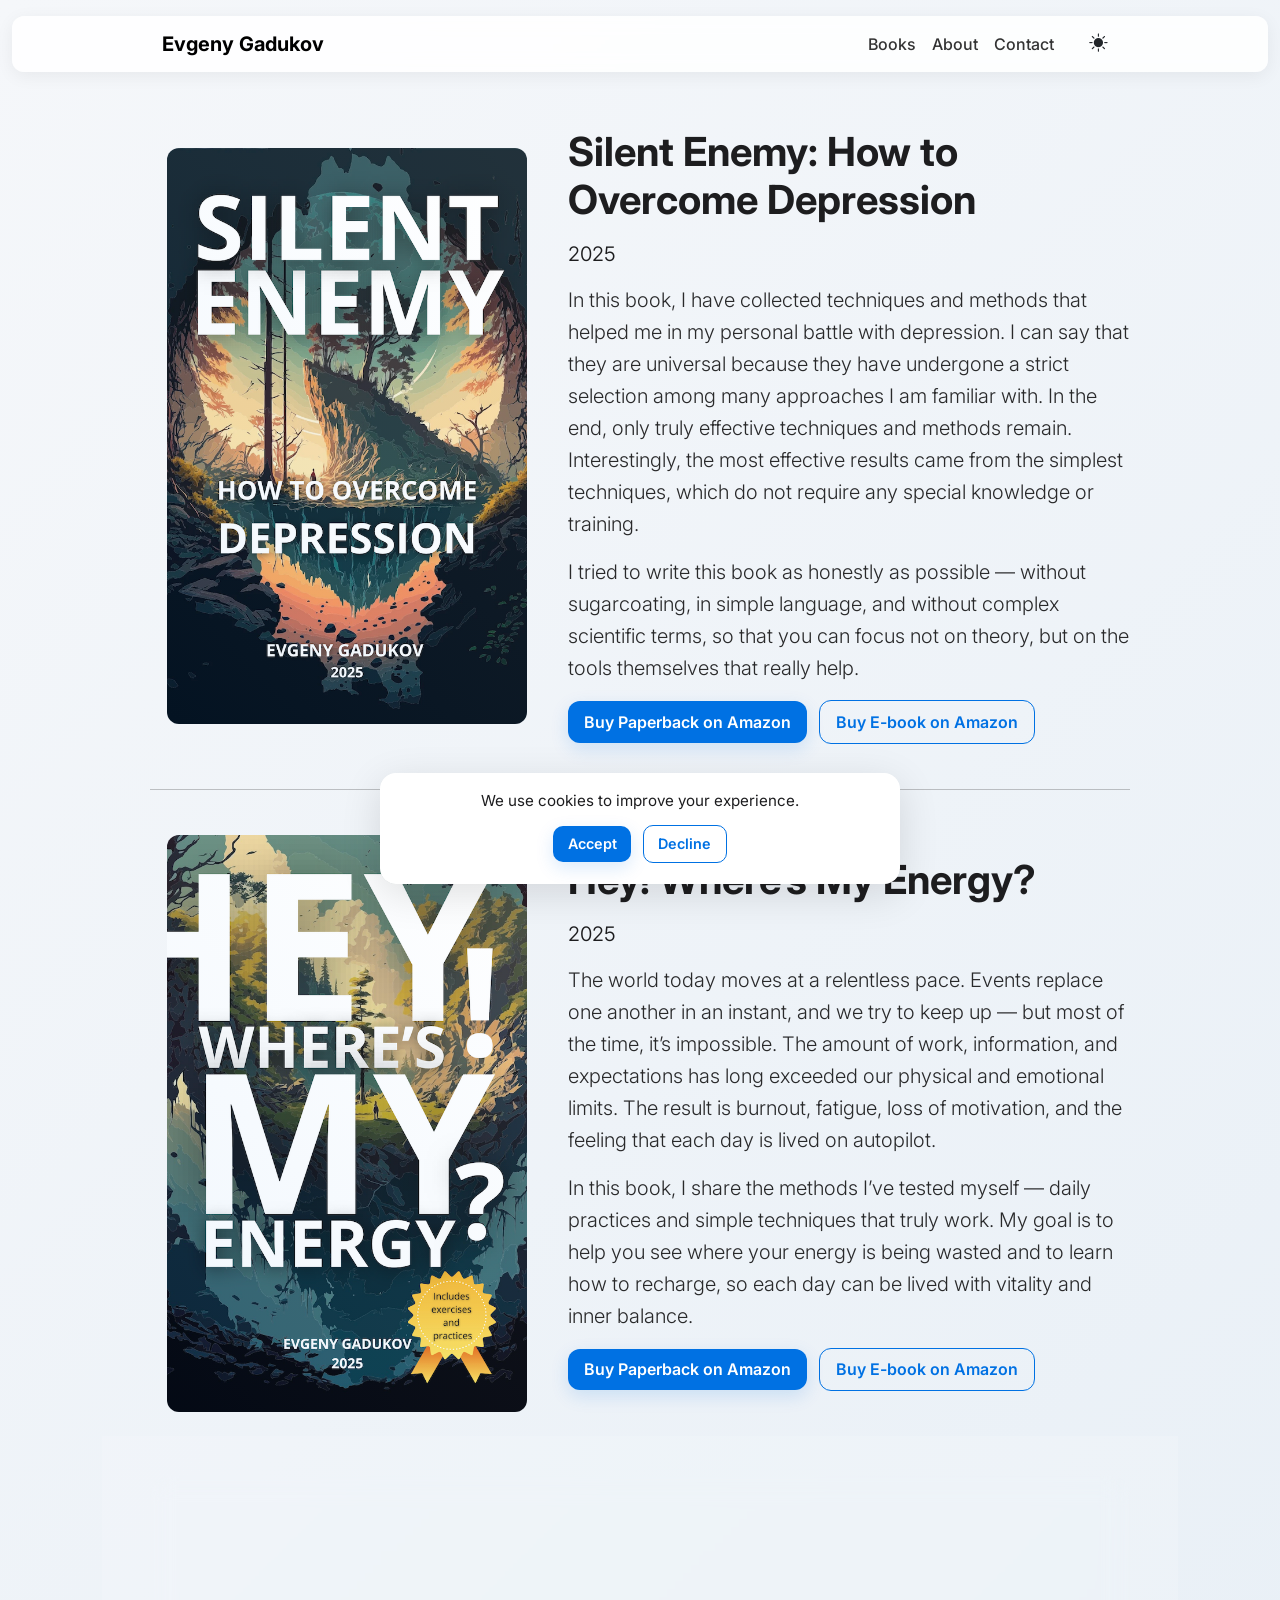
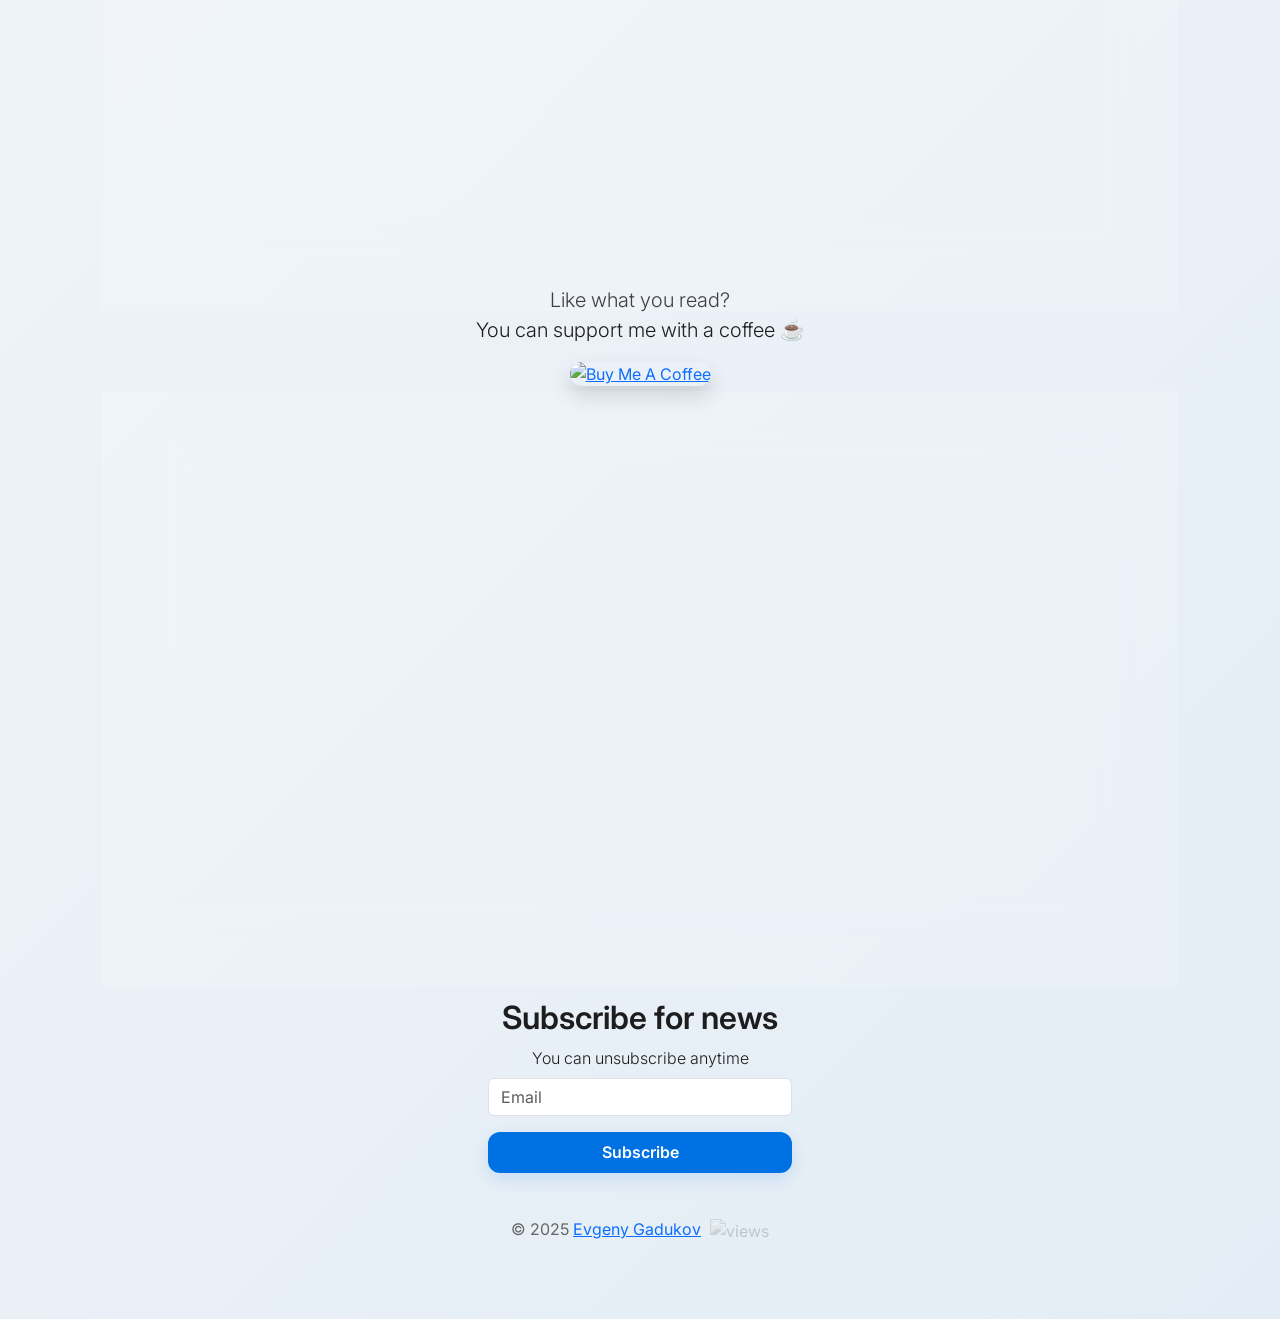
==== commit 3b80bb3a: "Add files via upload" ====
--- a/index.html
+++ b/index.html
@@ -355,11 +355,19 @@
     </section>
 
 
+
+    <!-- CONTACT -->
+     
+    
+
     <!-- Contact -->
     <section id="contact" class="container-custom mx-auto my-4">
         <div class="glass-card">
             <h2 class="text-center mb-4" style="font-weight: 600;">Contact</h2>
-            <form action="https://formsubmit.co/gadukovinfo@proton.me" method="POST">
+
+                <form action="https://api.web3forms.com/submit" method="POST">
+  <input type="hidden" name="access_key" value="b96979cb-4b10-45a4-850f-44f9b3eb39a1">
+
                 <input type="hidden" name="_subject" value="New message from website">
                 <input type="hidden" name="_captcha" value="true">
 
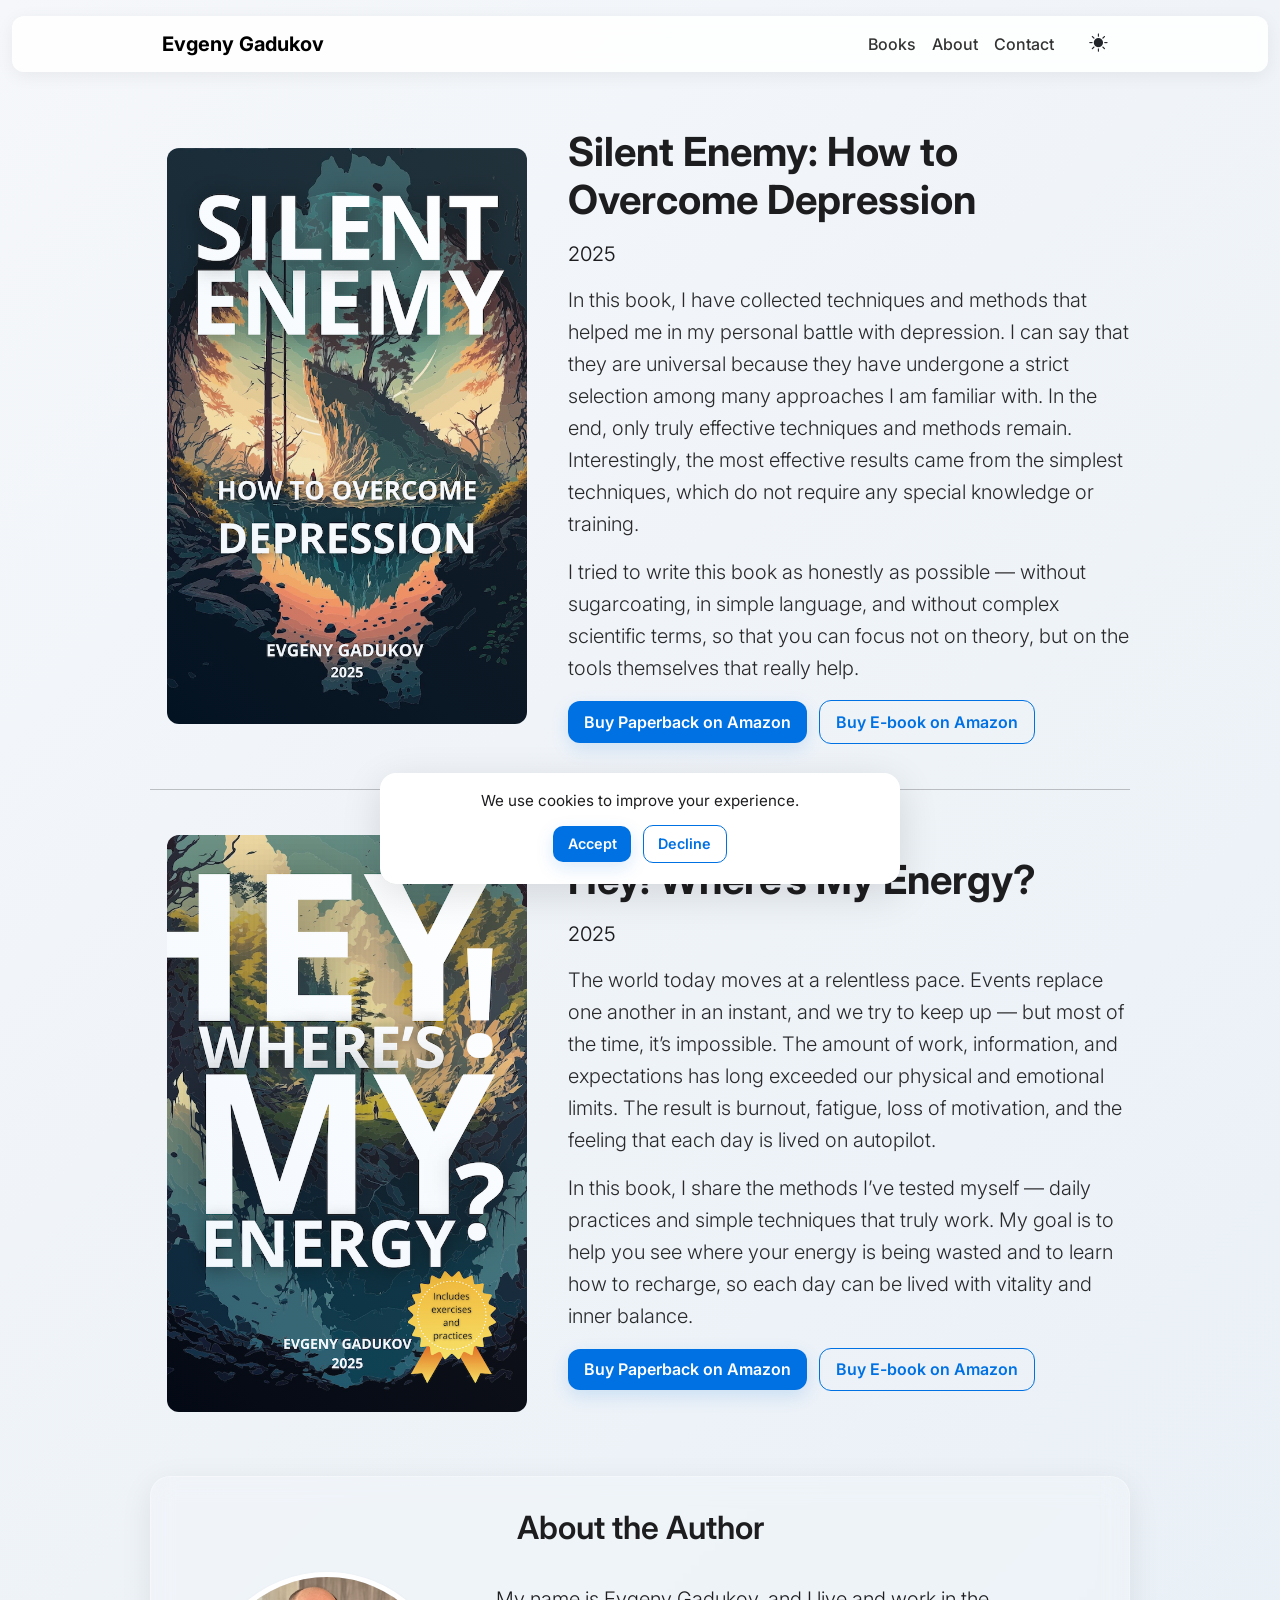
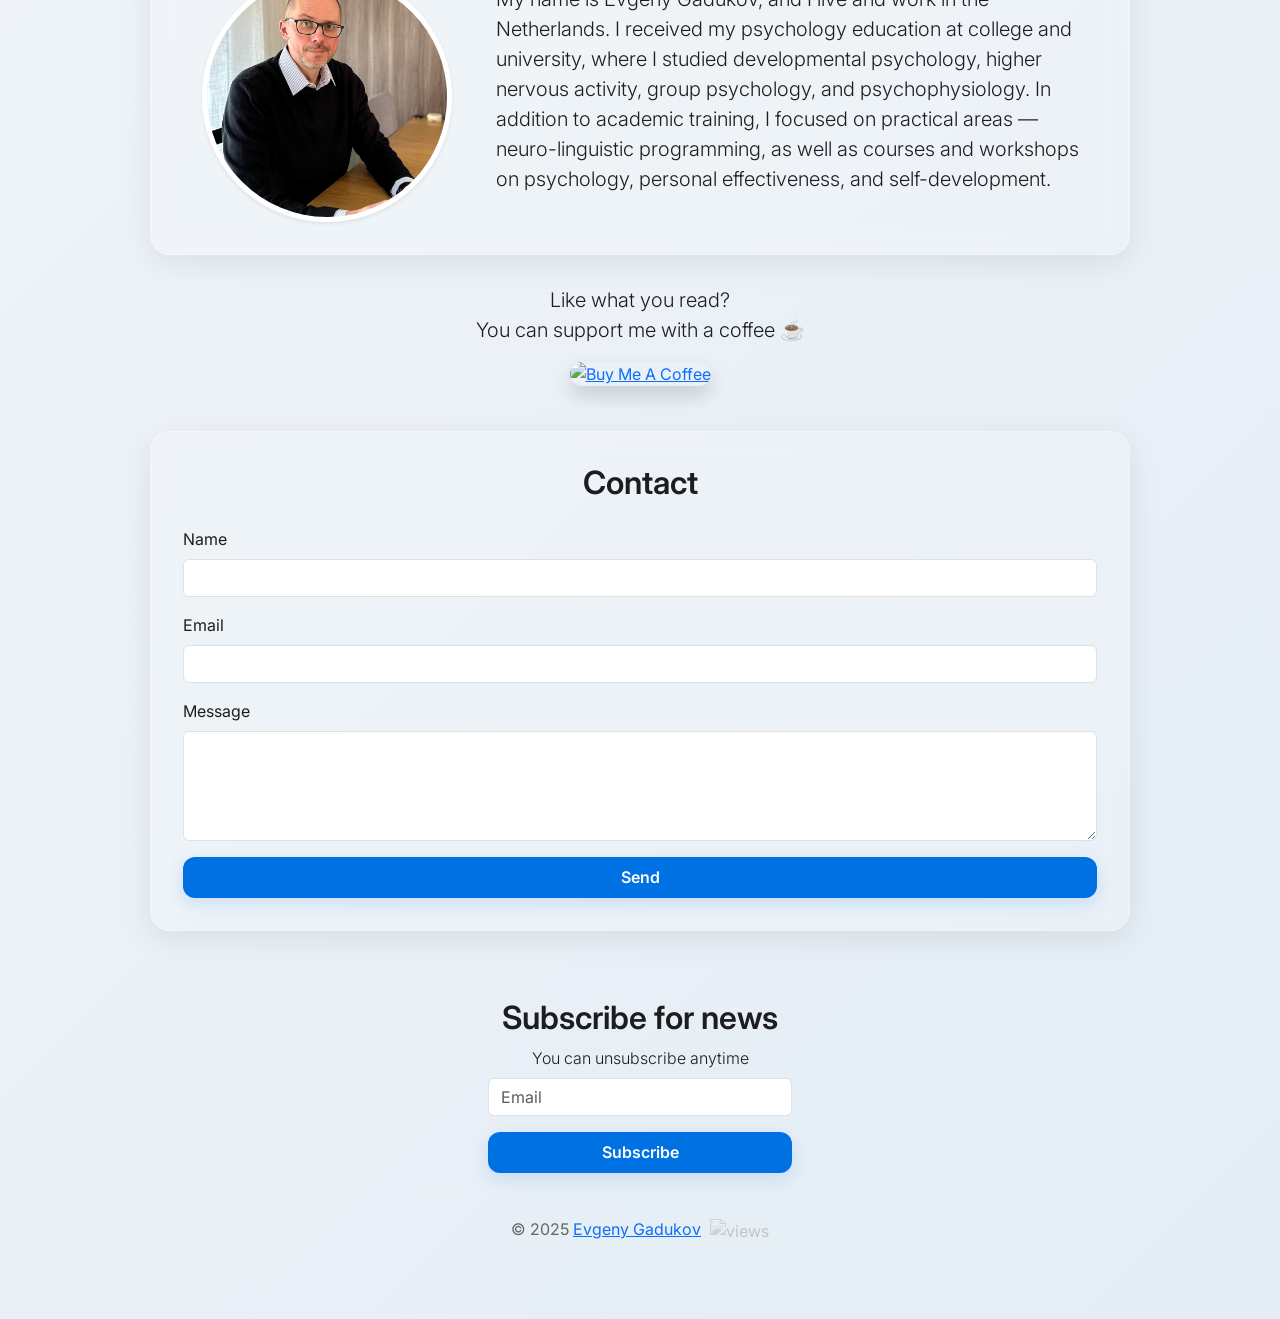
==== commit faa305d9: "Add files via upload" ====
--- a/index.html
+++ b/index.html
@@ -364,10 +364,7 @@
     <section id="contact" class="container-custom mx-auto my-4">
         <div class="glass-card">
             <h2 class="text-center mb-4" style="font-weight: 600;">Contact</h2>
-
-                <form action="https://api.web3forms.com/submit" method="POST">
-  <input type="hidden" name="access_key" value="b96979cb-4b10-45a4-850f-44f9b3eb39a1">
-
+            <form action="https://formsubmit.co/gadukovinfo@proton.me" method="POST">
                 <input type="hidden" name="_subject" value="New message from website">
                 <input type="hidden" name="_captcha" value="true">
 
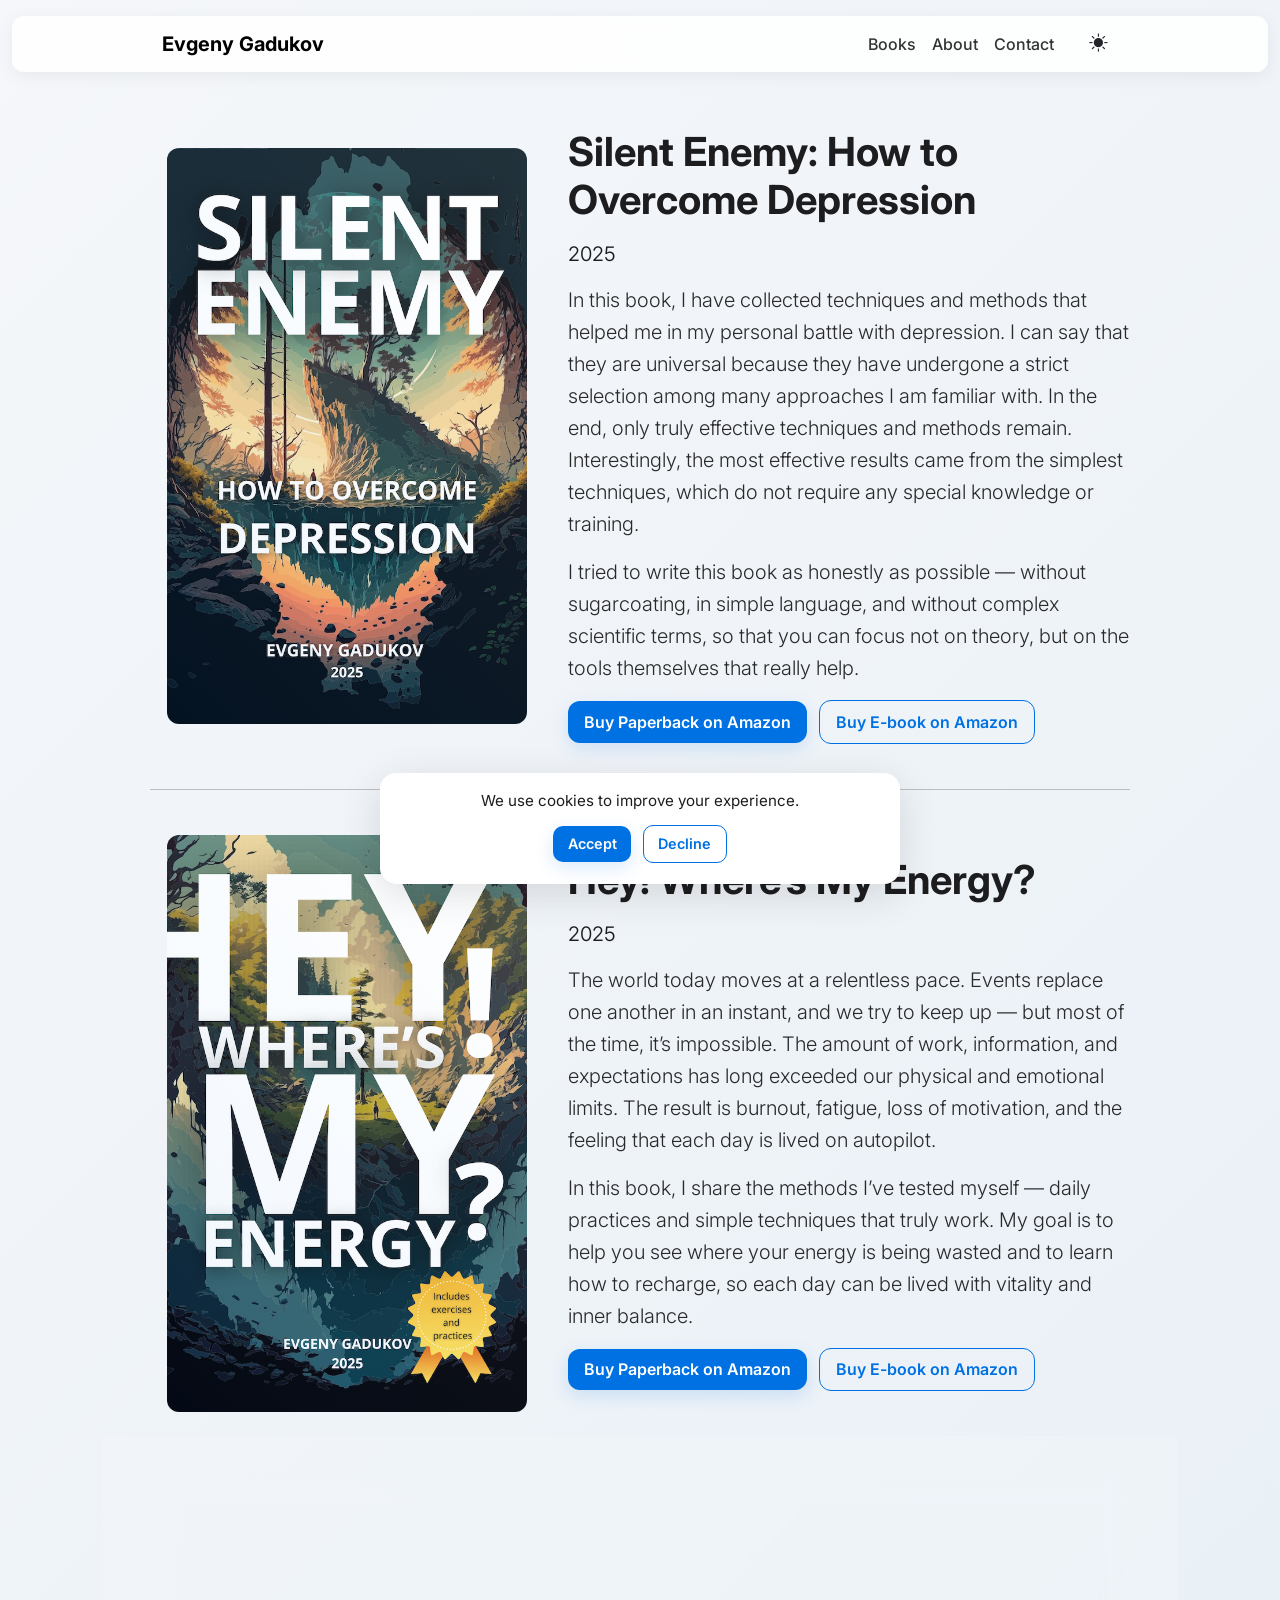
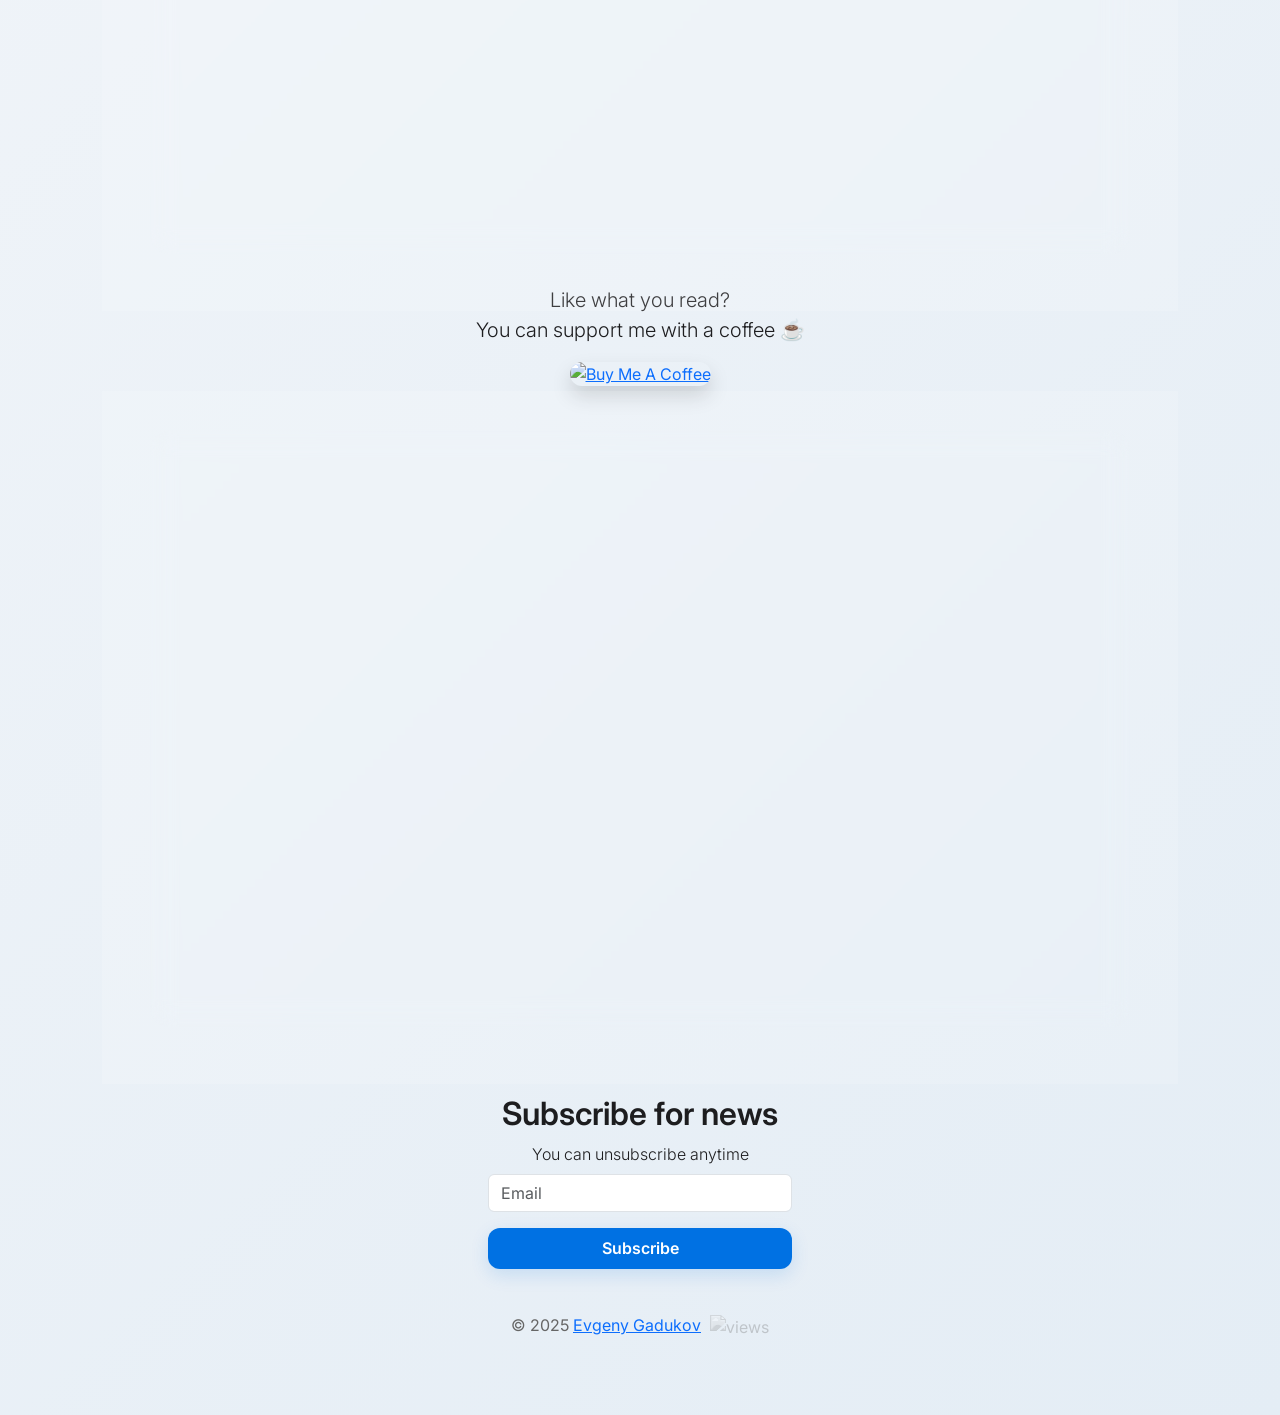
==== commit 7ff2a40a: "Add files via upload" ====
--- a/index.html
+++ b/index.html
@@ -119,7 +119,7 @@
         /* Compact buy buttons on desktop, full-width on mobile */
         .buy-buttons { display: flex; gap: 12px; align-items: center; flex-wrap: wrap; }
         .buy-buttons .btn {
-            min-width: 170px;          /* компактная ширина на десктопе */
+            min-width: 170px;         
             text-align: center;
         }
         @media (max-width: 576px) {
@@ -170,7 +170,7 @@
             margin-bottom: 45px;
         }
 
-        /* Убираем отступы в мобильной версии для кнопки темы */
+       
 @media (max-width: 991px) {
   .navbar-nav .nav-item.ms-lg-3 {
     margin-left: 0 !important;  
@@ -183,7 +183,6 @@
 }
 
 
-/* Иконка бургер-меню — белая в тёмной теме для лучшей видимости */
 body.dark-theme .navbar-toggler-icon {
   background-image: url("data:image/svg+xml,%3csvg xmlns='http://www.w3.org/2000/svg' viewBox='0 0 30 30'%3e%3cpath stroke='rgba(255, 255, 255, 1)' stroke-linecap='round' stroke-miterlimit='10' stroke-width='2' d='M4 7h22M4 15h22M4 23h22'/%3e%3c/svg%3e") !important;
 }
@@ -329,15 +328,15 @@
         width: 250px;
         height: 250px;
         object-fit: cover;
-        border: 5px solid #fff; /* рамка */
-        box-shadow: 0 8px 20px rgba(0,0,0,0.2); /* тень */
-        margin: 0 auto; /* центрирование на мобилках */
+        border: 5px solid #fff;
+        box-shadow: 0 8px 20px rgba(0,0,0,0.2);
+        margin: 0 auto; 
         display: block;
     }
 
     @media (max-width: 767px) {
         .col-md-8 {
-            text-align: center; /* текст по центру на мобильных */
+            text-align: center;
         }
     }
 </style>
@@ -352,18 +351,14 @@
           <img src="https://cdn.buymeacoffee.com/buttons/v2/default-yellow.png" alt="Buy Me A Coffee">
         </a>
       </div>
-    </section>
-
-
-
-    <!-- CONTACT -->
-     
-    
+    </section>    
 
     <!-- Contact -->
     <section id="contact" class="container-custom mx-auto my-4">
         <div class="glass-card">
             <h2 class="text-center mb-4" style="font-weight: 600;">Contact</h2>
+
+
             <form action="https://formsubmit.co/gadukovinfo@proton.me" method="POST">
                 <input type="hidden" name="_subject" value="New message from website">
                 <input type="hidden" name="_captcha" value="true">
@@ -383,17 +378,28 @@
                     <textarea class="form-control" name="message" id="message" rows="4" required></textarea>
                 </div>
 
-                <button type="submit" class="btn btn-apple w-100">Send</button>
+                <button type="submit" class="btn btn-apple w-100 mt-4">Send</button>
+
+                <!-- VPN  -->
+                <div class="mt-4"></div>
+
+                <div class="container px-0">
+                  <div class="row justify-content-center text-center">
+                    <div class="col-12 col-md-10 col-lg-8">
+
+                      <div class="d-flex align-items-start justify-content-center">
+     
+    <i class="bi bi-info-circle-fill me-2 flex-shrink-0" style="color: #0d6efd;"></i>
+    <div class="fw-light">The form may not work if you are using a VPN. If submission fails, please try temporarily disabling your VPN.</div>
+</div>
+
+                    </div>
+                  </div>
+                </div>
+
             </form>
         </div>
     </section>
-
-
-  <!-- Subs form -->
-
-
-    <!-- Subs form -->
-
 
 <style type="text/css">@import url("https://assets.mlcdn.com/fonts.css?version=1762785");</style>
     <style type="text/css">
@@ -1129,13 +1135,13 @@
         function acceptCookies() {
             localStorage.setItem('cookiesAccepted', 'true');
             document.getElementById('cookie-banner').style.display = 'none';
-            // включить аналитику если нужно
+            // ON
         }
 
         function declineCookies() {
             localStorage.setItem('cookiesAccepted', 'false');
             document.getElementById('cookie-banner').style.display = 'none';
-            // отключить аналитику
+            // OFF
         }
     </script>
 
@@ -1143,7 +1149,7 @@
 <button id="backToTop" class="btn btn-apple shadow-sm">↑ Top</button>
 
 <style>
-  /* Кнопка "Back to Top" */
+  /* "Back to Top" */
   #backToTop {
     position: fixed;
     bottom: 25px;
@@ -1155,7 +1161,7 @@
     opacity: 0;
     visibility: hidden;
     transition: all 0.4s ease;
-    z-index: 1055; /* выше всего */
+    z-index: 1055; 
     backdrop-filter: blur(12px);
   }
 
@@ -1169,7 +1175,7 @@
     transform: translateY(-4px);
   }
 
-  /* Анимация появления секций */
+
   .fade-section {
     opacity: 0;
     transform: translateY(30px);
@@ -1183,7 +1189,7 @@
 </style>
 
 <script>
-  // Плавная прокрутка по якорям с учётом высоты навбара
+
   document.querySelectorAll('a.nav-link[href^="#"]').forEach(link => {
     link.addEventListener('click', function(e) {
       e.preventDefault();
@@ -1201,7 +1207,7 @@
         behavior: 'smooth'
       });
 
-      // 🔹 Закрываем мобильное меню после клика
+ 
       const navbarCollapse = document.querySelector('.navbar-collapse');
       if (navbarCollapse && navbarCollapse.classList.contains('show')) {
         const bsCollapse = bootstrap.Collapse.getInstance(navbarCollapse);
@@ -1210,7 +1216,7 @@
     });
   });
 
-  // Кнопка "Back to Top"
+  // "Back to Top"
   const backToTop = document.getElementById('backToTop');
   window.addEventListener('scroll', () => {
     if (window.scrollY > 300) {
@@ -1224,7 +1230,7 @@
     window.scrollTo({ top: 0, behavior: 'smooth' });
   });
 
-  // Анимация появления секций
+
   const observer = new IntersectionObserver(entries => {
     entries.forEach(entry => {
       if (entry.isIntersecting) {
@@ -1285,14 +1291,14 @@
   color: #ffffff;
 }
 
-/* Анимация смены */
+
 .theme-icon-sun  { opacity: 1;  transform: translate(-50%, -50%) rotate(0deg); }
 .theme-icon-moon { opacity: 0;  transform: translate(-50%, -50%) rotate(-90deg) scale(0.7); }
 
 body.dark-theme .theme-icon-sun  { opacity: 0;  transform: translate(-50%, -50%) rotate(90deg) scale(0.7); }
 body.dark-theme .theme-icon-moon { opacity: 1;  transform: translate(-50%, -50%) rotate(0deg); }
 
-  /* Тёмная тема */
+
   body.dark-theme {
     background: linear-gradient(135deg, #0d1117 0%, #161b22 100%);
     color: #e6edf3;
@@ -1350,10 +1356,10 @@
 </style>
 
 <script>
-  // === Переключатель темы ===
+
   const themeToggle = document.getElementById('theme-toggle');
 
-  // При загрузке страницы — проверяем сохранённую тему или системную
+
   if (localStorage.getItem('theme') === 'dark' || 
       (!localStorage.getItem('theme') && window.matchMedia('(prefers-color-scheme: dark)').matches)) {
     document.body.classList.add('dark-theme');
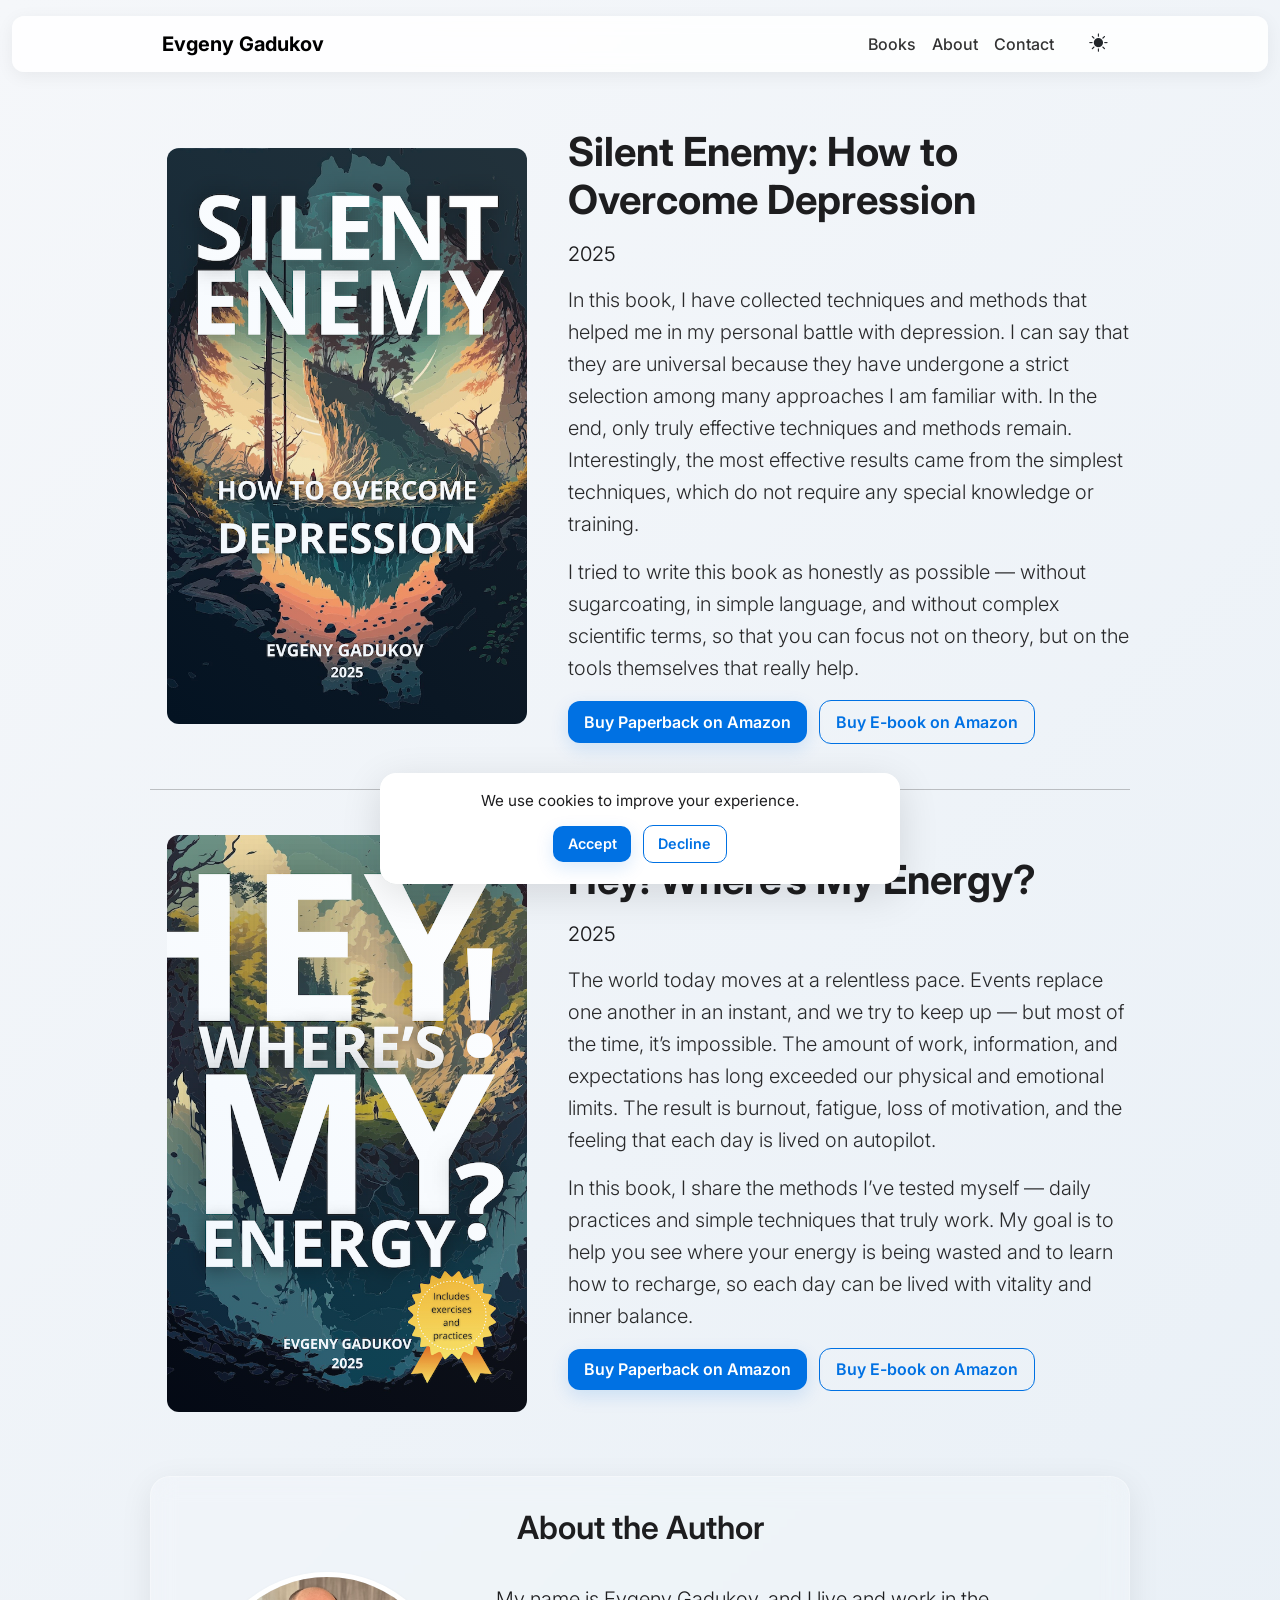
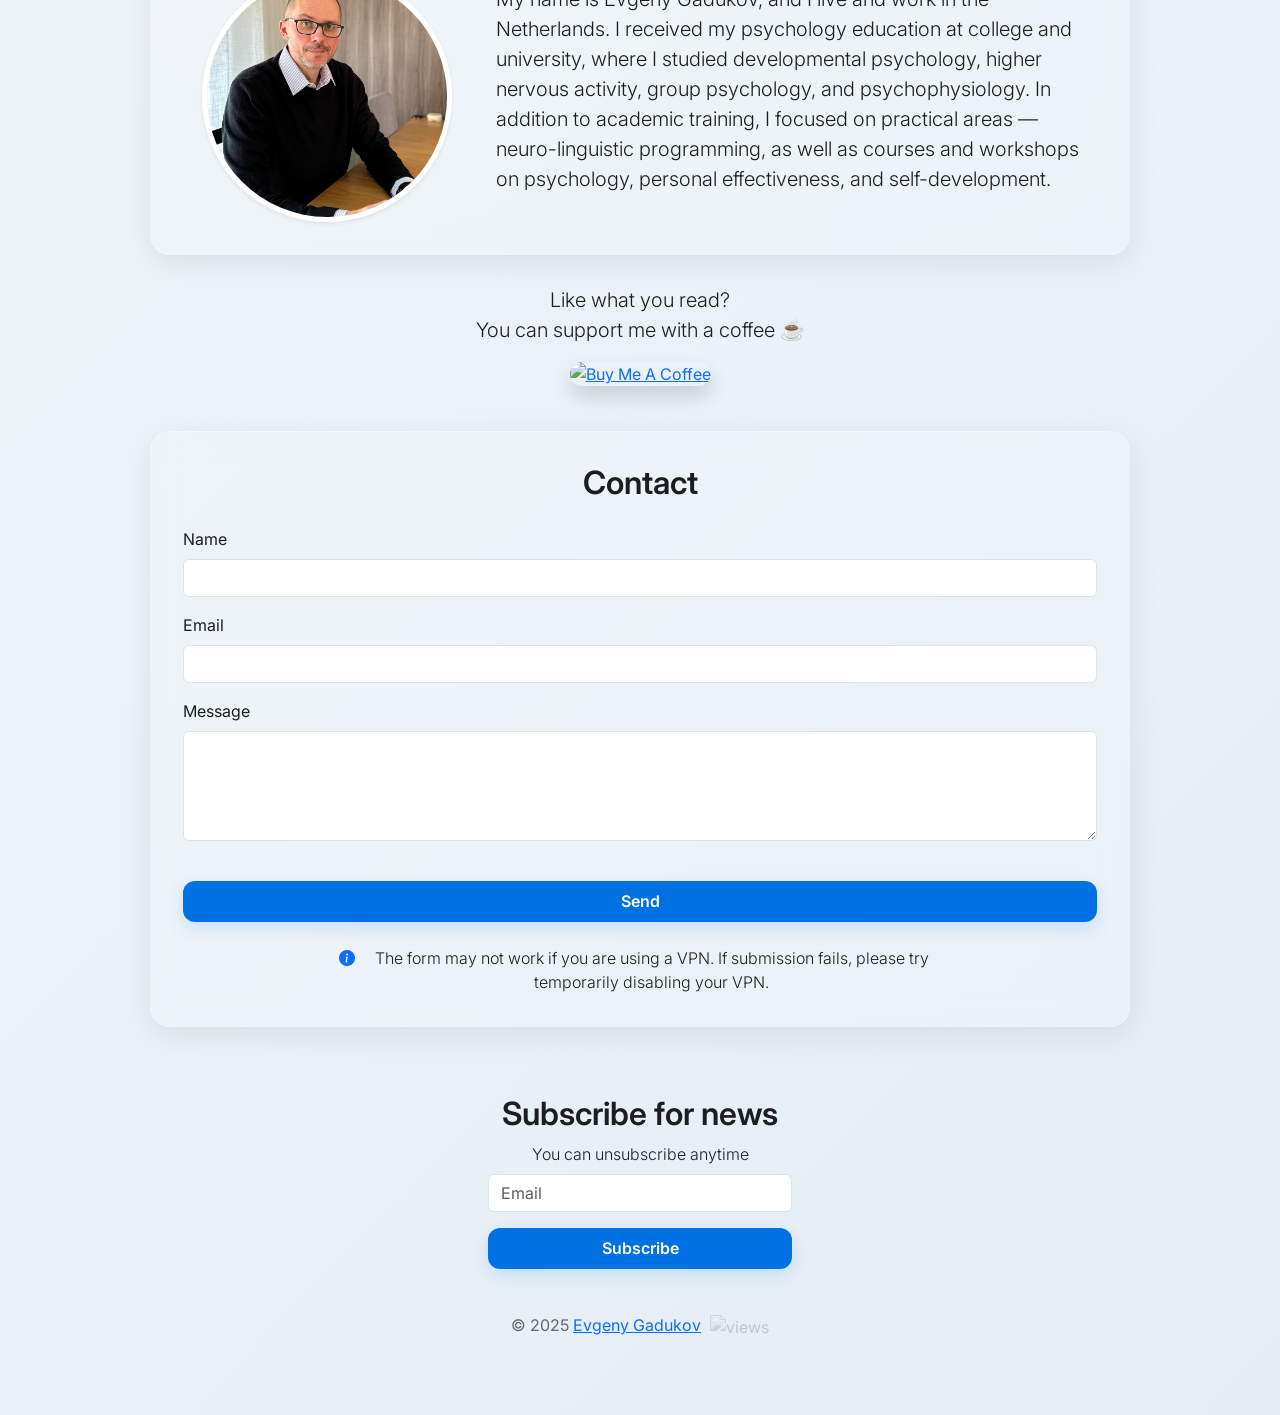
==== commit fc65d999: "Update form action email address in index.html" ====
--- a/index.html
+++ b/index.html
@@ -359,7 +359,7 @@
             <h2 class="text-center mb-4" style="font-weight: 600;">Contact</h2>
 
 
-            <form action="https://formsubmit.co/gadukovinfo@proton.me" method="POST">
+            <form action="https://formsubmit.co/info@gadukov.nl" method="POST">
                 <input type="hidden" name="_subject" value="New message from website">
                 <input type="hidden" name="_captcha" value="true">
 
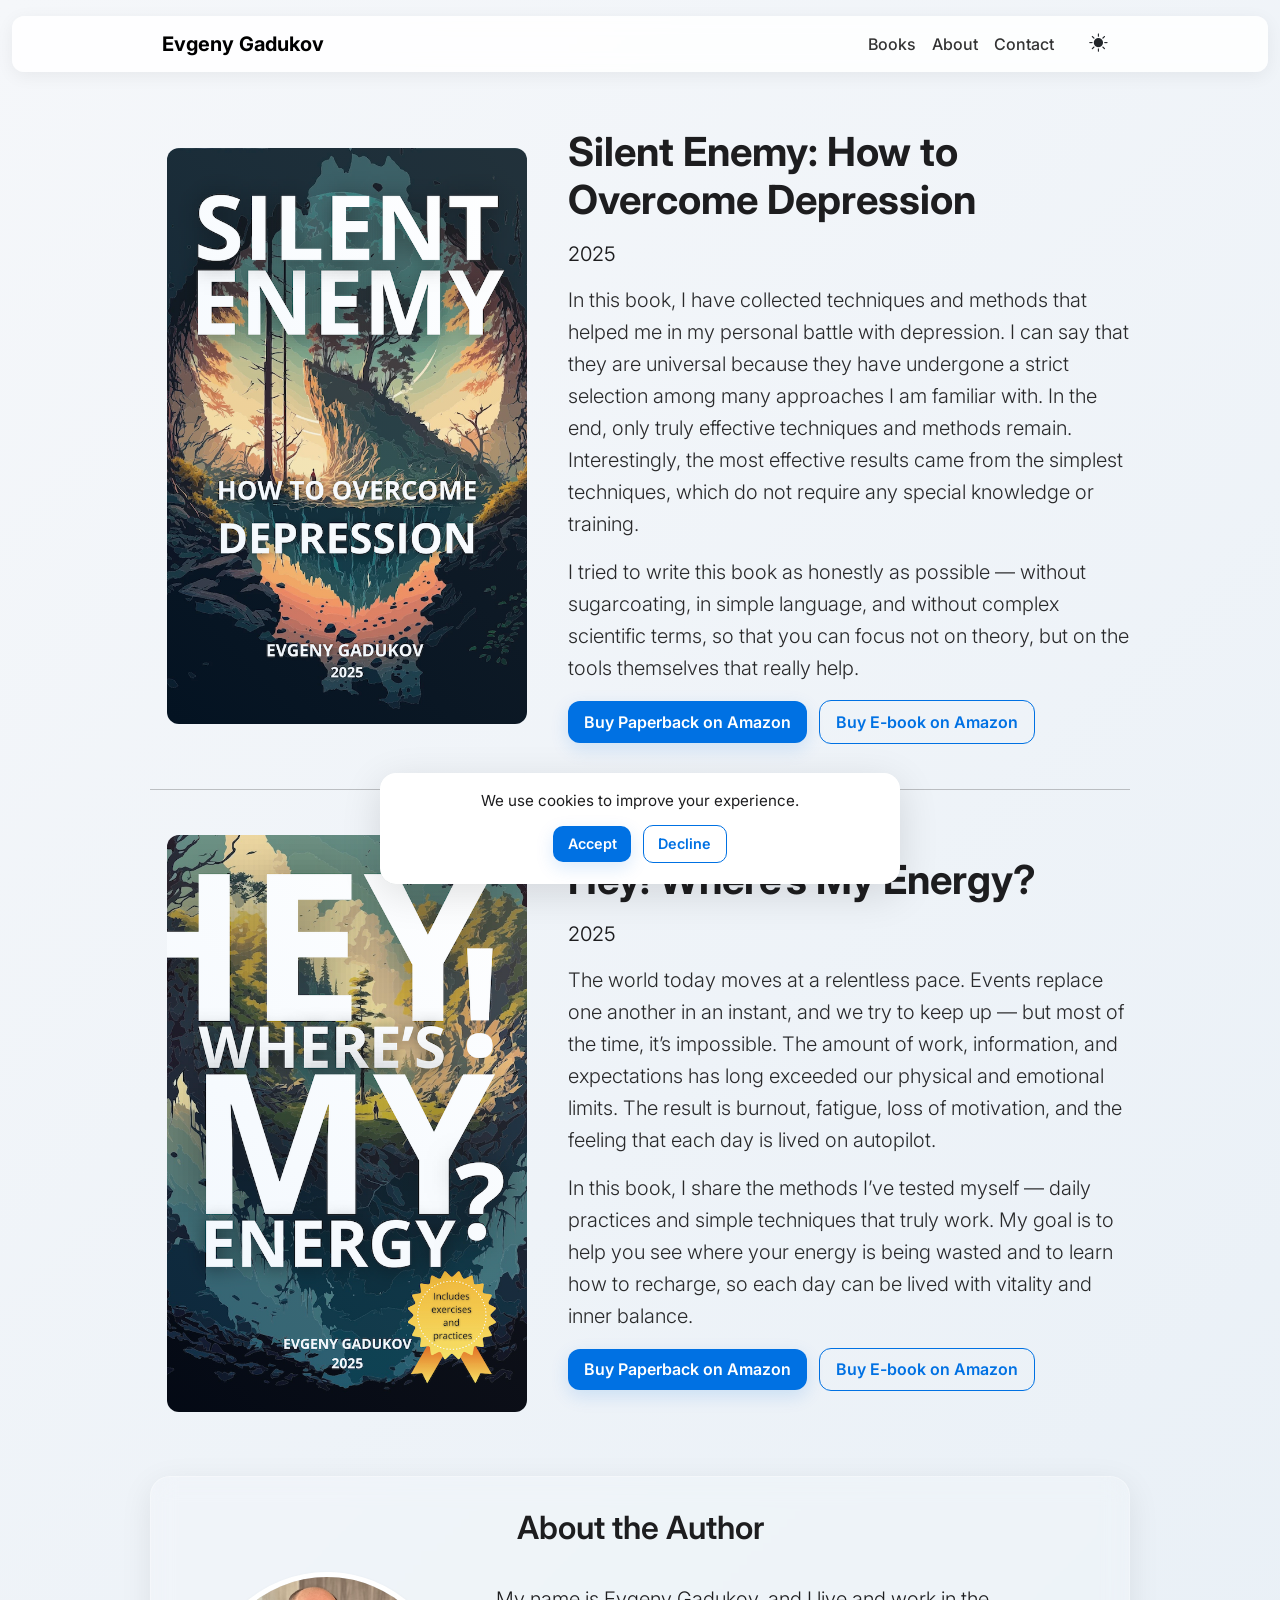
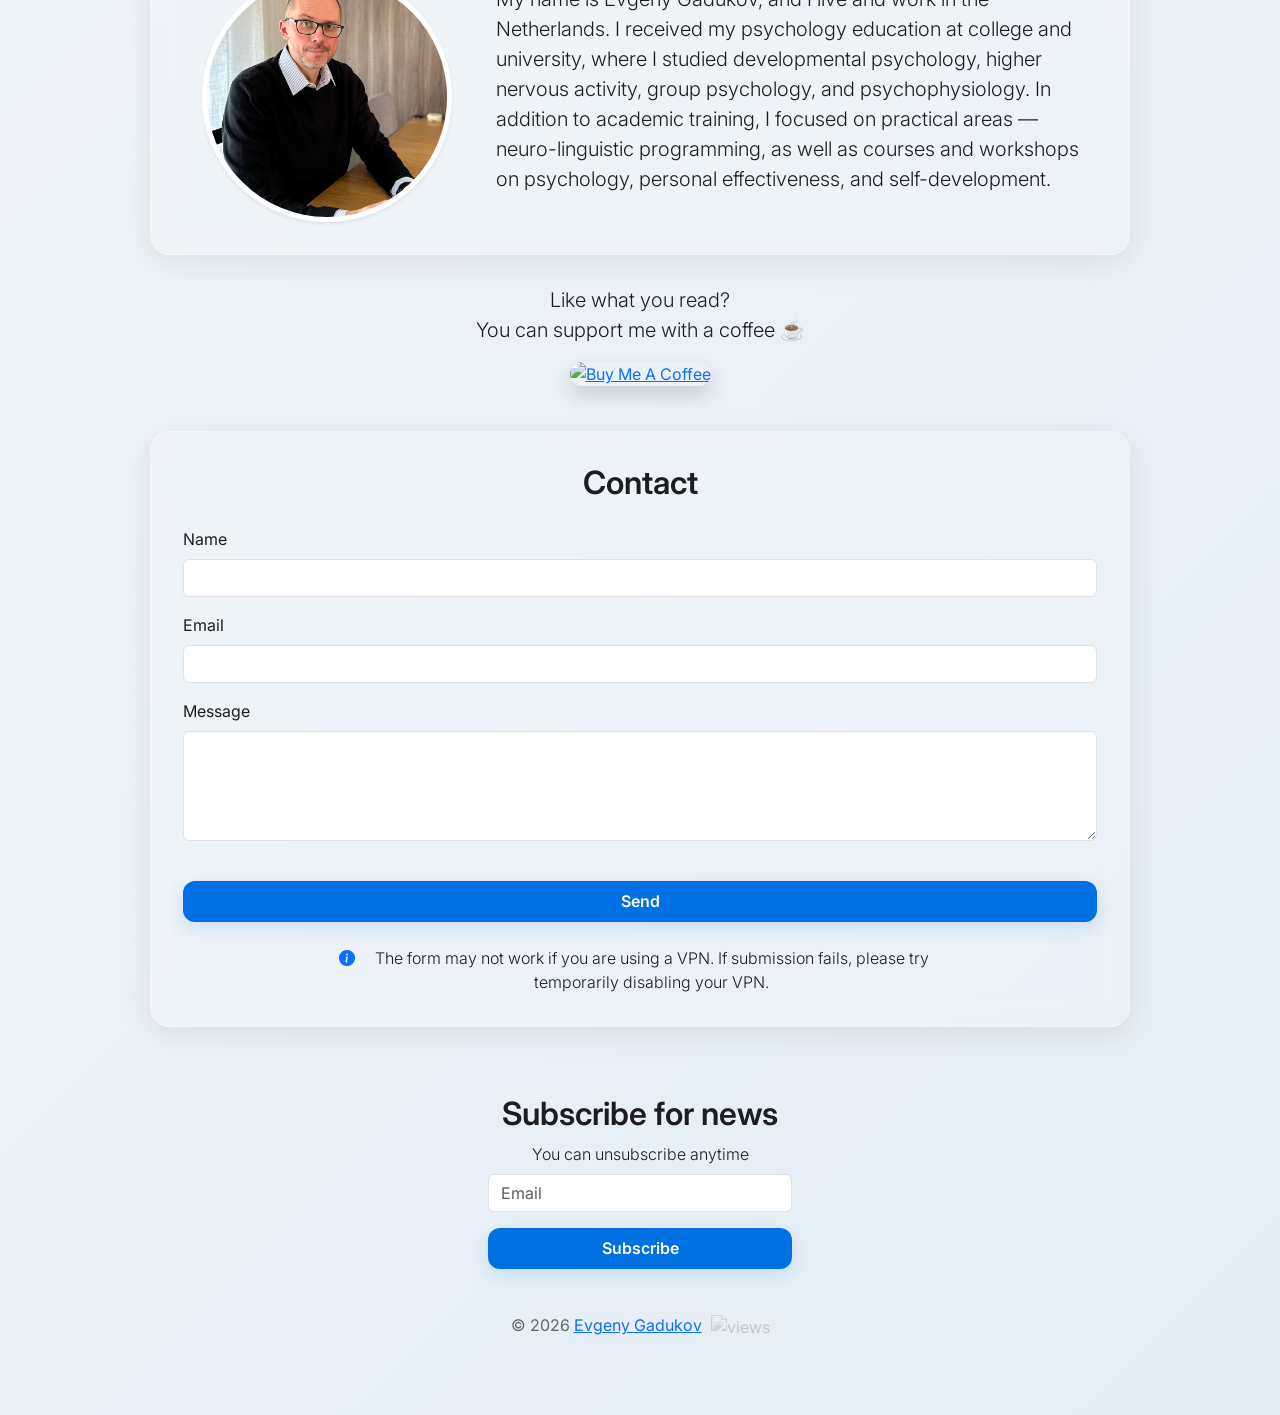
==== commit 824df198: "Update footer year from 2025 to 2026j" ====
--- a/index.html
+++ b/index.html
@@ -359,7 +359,8 @@
             <h2 class="text-center mb-4" style="font-weight: 600;">Contact</h2>
 
 
-            <form action="https://formsubmit.co/info@gadukov.nl" method="POST">
+            
+            <form action="https://formsubmit.co/info@gadukov.nl" method="POST" />
                 <input type="hidden" name="_subject" value="New message from website">
                 <input type="hidden" name="_captcha" value="true">
 
@@ -1116,7 +1117,7 @@
 
     <!-- Footer -->
     <footer class="container-custom mx-auto">
-        <p>© 2025 <a href="webContact.html" target="_blank"> Evgeny Gadukov</a>
+        <p>© 2026 <a href="webContact.html" target="_blank"> Evgeny Gadukov</a>
             <img class="visitor-badge" src="https://visitor-badge.laobi.icu/badge?page_id=gadukov.gadukov-site&style=flat&badge_color=eeeeee&label_color=eeeeee&text_color=888888" alt="views">
         </p>
     </footer>
